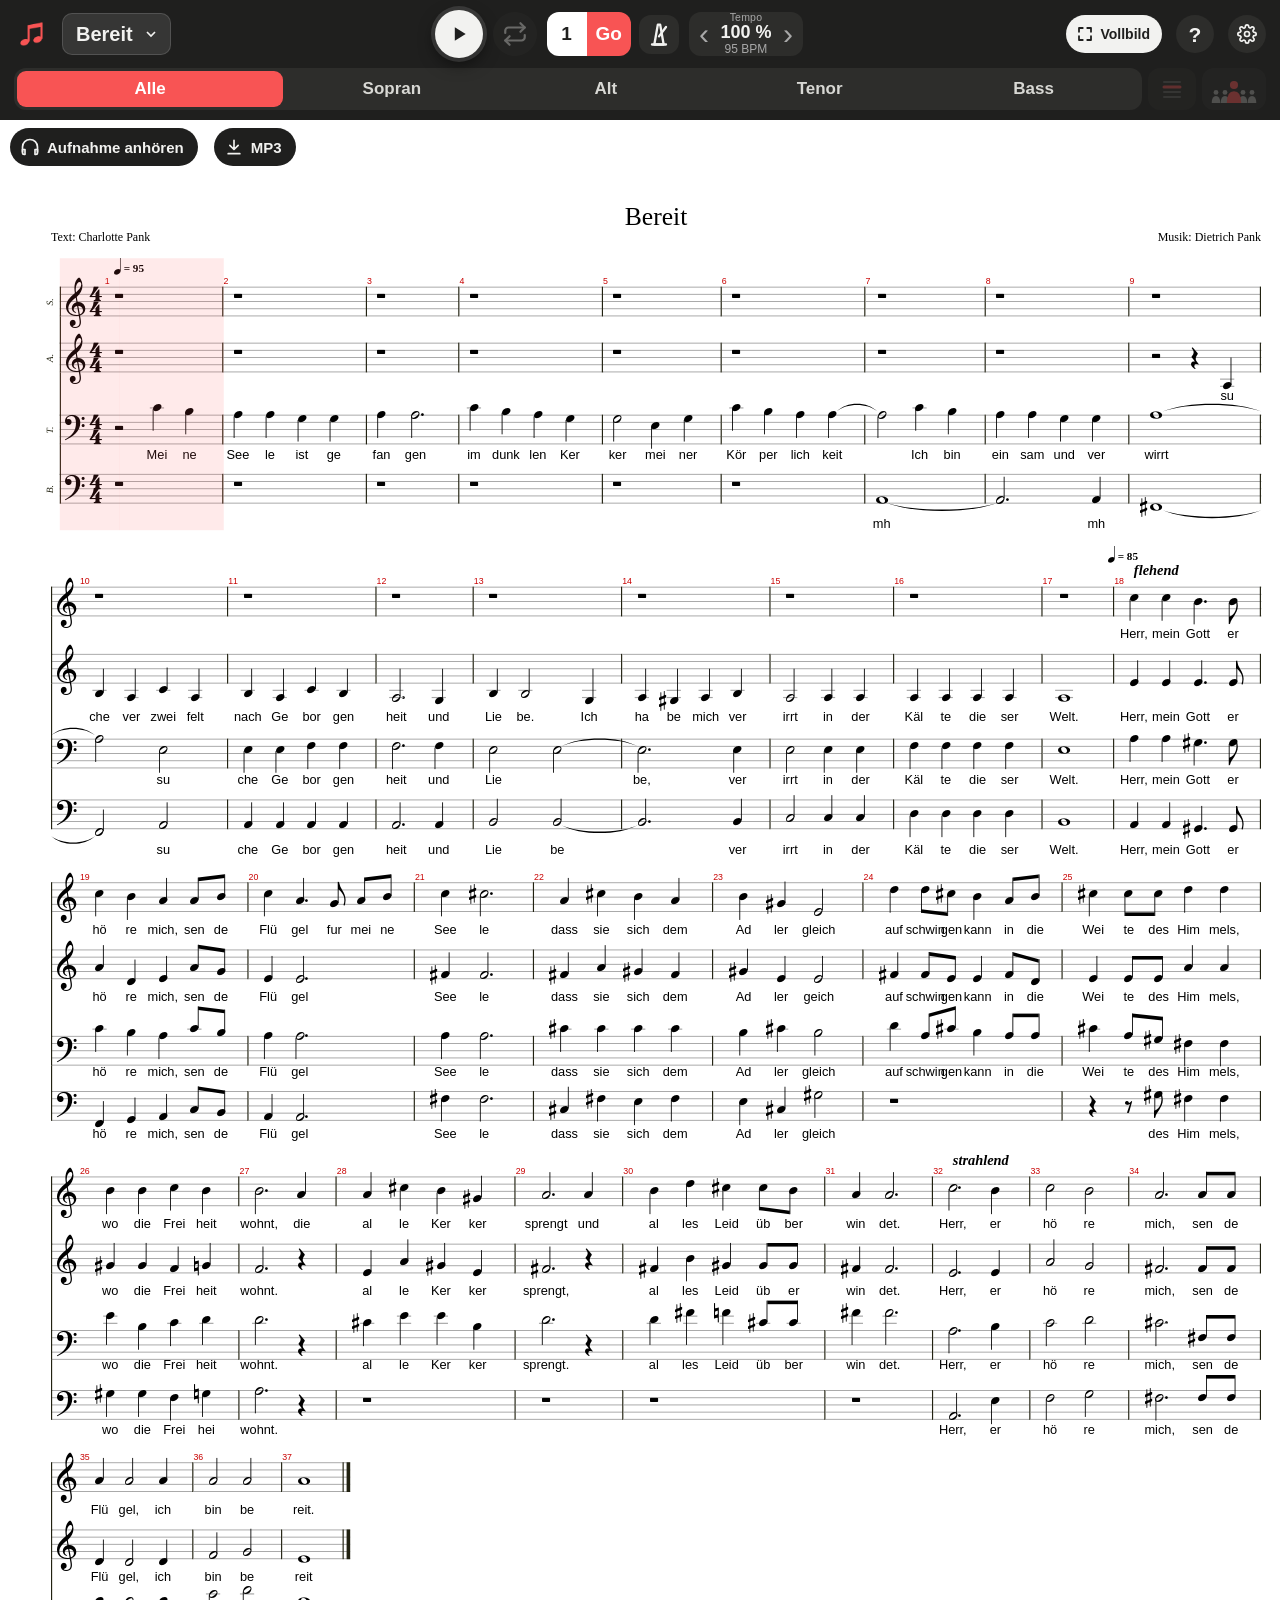
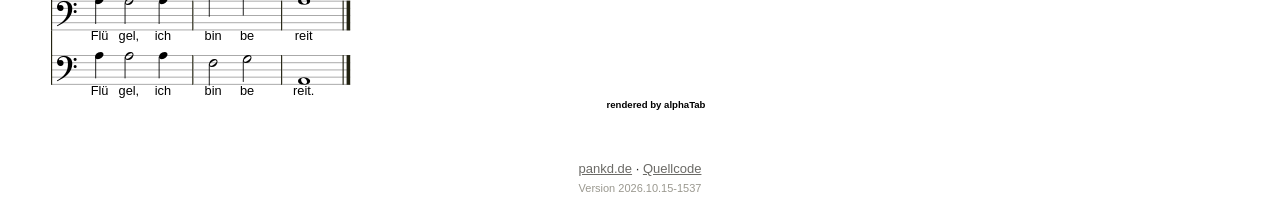
==== index.html @ 3eaf9047 "Chip heißt nur „Gesang“, nicht gewählt mit rotem Rahmen Co-Authored-By: Claude Opus 5.5 <noreply@ant" ====
<!DOCTYPE html>
<!-- Chor-Trainer, Quelle: github.com/3Dietrich/chortrainer (lokal ~/Music/chortrainer).
     Die Abschnitte zwischen den Marken <<KOPF>>, <<LIEDER>> und <<FUSS>> setzt jeder Ort
     beim Ausliefern selbst ein (ausliefern.py); alles andere nur in der Quelle ändern. -->
<html lang="de">

<head>
    <meta charset="UTF-8">
    <!-- viewport-fit=cover: Leisten reichen unter Notch und Home-Balken (safe-area in style.css) -->
    <meta name="viewport" content="width=device-width, initial-scale=1.0, viewport-fit=cover">
    <meta name="theme-color" content="#1f1f1e">
    <!-- <<KOPF>> -->
    <title>Bereit · Chor-Trainer</title>
    <meta name="description" content="Bereit (Text: Charlotte Pank, Musik: Dietrich Pank) zum Üben: Noten mitlesen, Stimme wählen, Tempo ändern.">
    <!-- <</KOPF>> -->
    <!-- Versionsnummer: setzt www_dazu/trainer/hochladen.sh beim Hochladen (Datum-Uhrzeit) -->
    <meta name="trainer-version" content="2026.10.15-1537">

    <!-- Icons: Tab-Symbol und Homescreen (iPhone: apple-touch-icon, Android: icon-192) -->
    <link rel="icon" type="image/png" sizes="32x32" href="favicon-32.png">
    <link rel="icon" type="image/png" sizes="192x192" href="icon-192.png">
    <link rel="apple-touch-icon" href="apple-touch-icon.png">
    <!-- Name unter dem Homescreen-Symbol (statt des abgeschnittenen Titels) -->
    <meta name="apple-mobile-web-app-title" content="Chor-Trainer">
    <!-- Als Web-App: das Homescreen-Symbol öffnet ein eigenes Fenster statt des
         Standardbrowsers (sonst z.B. Chrome auf dem iPhone) -->
    <link rel="manifest" href="manifest.json">
    <meta name="apple-mobile-web-app-capable" content="yes">
    <meta name="mobile-web-app-capable" content="yes">
    <meta name="apple-mobile-web-app-status-bar-style" content="black">

    <!-- AlphaTab Bibliothek (lokal) -->
    <script src="alphaTab_v1_8_1.js?v=20261023a"></script>

    <!-- Stylesheet -->
    <link rel="stylesheet" href="style.css?v=2026.10.15-1537">
</head>

<body>

    <!-- ======================== KOPF + SPIELER ========================
         Handy: Kopfzeile oben (Song, Vollbild, Einstellungen), Spieler unten am Daumen.
         Breiter Bildschirm (ab 900px): alles in einer Leiste oben, Fortschritt darunter. -->
    <header id="toolbar-root">

        <div class="topbar">
            <img class="brand" src="icon-192.png" alt="">
            <!-- Songauswahl sieht aus wie ein Titel, ist aber ein normales Auswahlfeld -->
            <div class="songwrap">
                <!-- data-frei: ohne Anmeldung abspielbar (Freigabe zusätzlich in der .htaccess);
                     die übrigen erscheinen ohne Zugang ausgegraut mit Schloss (trainer.js: zugangAnwenden).
                     data-mp3: Beispielaufnahme zum Song (Knopf "Aufnahme anhören" oben links über den Noten) -->
                <select id="songSelect" onchange="loadSelectedSong()" aria-label="Song">
                    <!-- <<LIEDER>> -->
                    <option value="Bereit.musicxml" data-mp3="bereit.mp3" data-gesang="gesang/bereit" data-frei selected>Bereit</option>
                    <!-- <</LIEDER>> -->
                </select>
                <svg class="caret" viewBox="0 0 24 24"><path d="M6 9l6 6 6-6" /></svg>
            </div>
            <div class="spacer"></div>
            <button class="fs-btn" id="fsBtn" onclick="toggleVollbild()" title="Nur Noten (Vollbild)">
                <svg viewBox="0 0 24 24"><path d="M4 9V4h5M15 4h5v5M20 15v5h-5M9 20H4v-5" /></svg>
                <span>Vollbild</span>
            </button>
            <!-- Hilfe: hebt alle Knöpfe nummeriert hervor und erklärt sie (trainer.js: hilfeZeigen) -->
            <button class="icon-btn hilfe-btn" id="hilfeBtn" onclick="hilfeZeigen()" title="Hilfe: was macht welcher Knopf?" aria-label="Hilfe">?</button>
            <button class="icon-btn" id="setBtn" onclick="toggleSheet()" title="Einstellungen">
                <svg viewBox="0 0 24 24"><circle cx="12" cy="12" r="3" /><path d="M19.4 15a1.7 1.7 0 0 0 .3 1.8l.1.1a2 2 0 1 1-2.8 2.8l-.1-.1a1.7 1.7 0 0 0-1.8-.3 1.7 1.7 0 0 0-1 1.5V21a2 2 0 1 1-4 0v-.1a1.7 1.7 0 0 0-1.1-1.5 1.7 1.7 0 0 0-1.8.3l-.1.1a2 2 0 1 1-2.8-2.8l.1-.1a1.7 1.7 0 0 0 .3-1.8 1.7 1.7 0 0 0-1.5-1H3a2 2 0 1 1 0-4h.1a1.7 1.7 0 0 0 1.5-1.1 1.7 1.7 0 0 0-.3-1.8l-.1-.1a2 2 0 1 1 2.8-2.8l.1.1a1.7 1.7 0 0 0 1.8.3H9a1.7 1.7 0 0 0 1-1.5V3a2 2 0 1 1 4 0v.1a1.7 1.7 0 0 0 1 1.5 1.7 1.7 0 0 0 1.8-.3l.1-.1a2 2 0 1 1 2.8 2.8l-.1.1a1.7 1.7 0 0 0-.3 1.8V9a1.7 1.7 0 0 0 1.5 1H21a2 2 0 1 1 0 4h-.1a1.7 1.7 0 0 0-1.5 1z" /></svg>
            </button>
        </div>

        <div id="player">
            <!-- Griff: nach oben ziehen oder antippen öffnet die Einstellungen (Handy) -->
            <div class="player-grab" id="playerGrab" title="Einstellungen: nach oben ziehen"><i></i></div>
            <!-- Stimmen: Alle / S / A / T / B (wird dynamisch gefüllt) -->
            <div class="p-voices">
                <div id="voiceControls" class="seg"></div>
                <!-- Nur gewählte Stimmen zeigen (wie der Schalter in den Einstellungen); bei „Alle“ ausgegraut -->
                <button class="nur-btn" id="nurBtn" type="button" onclick="toggleSoloView()" disabled
                    title="Nur die gewählten Stimmen zeigen" aria-label="Nur die gewählten Stimmen zeigen" aria-pressed="false">
                    <svg viewBox="0 0 24 24"><path class="blass" d="M4 5h16M4 15h16M4 20h16" /><path class="rot" d="M4 10h16" /></svg>
                </button>
                <!-- Andere Stimmen (wie in den Einstellungen) als Chor: rot die eigene Stimme, daneben
                     die Mitsänger, von Punkten (stumm) bis gleich groß (alle gleich laut).
                     Bedienung wie Metronom: tippen = stumm/zurück, ziehen = lauter/leiser -->
                <div class="chor-regler swipe-box" id="chorRegler" tabindex="0" role="slider"
                    aria-label="Lautstärke der anderen Stimmen" title="Andere Stimmen: tippen = stumm/zurück, ziehen = lauter/leiser">
                    <svg viewBox="0 0 60 32">
                        <g class="mit" data-x="10"><circle cx="10" cy="11" r="4.5" /><path d="M2 31Q2 18 10 18Q18 18 18 31Z" /></g>
                        <g class="mit" data-x="50"><circle cx="50" cy="11" r="4.5" /><path d="M42 31Q42 18 50 18Q58 18 58 31Z" /></g>
                        <g class="mit" data-x="20"><circle cx="20" cy="11" r="4.5" /><path d="M12 31Q12 18 20 18Q28 18 28 31Z" /></g>
                        <g class="mit" data-x="40"><circle cx="40" cy="11" r="4.5" /><path d="M32 31Q32 18 40 18Q48 18 48 31Z" /></g>
                        <g class="solo"><circle cx="30" cy="11" r="4.5" /><path d="M22 31Q22 18 30 18Q38 18 38 31Z" /></g>
                    </svg>
                    <b class="bf-wert" id="chorWert"></b>
                </div>
            </div>

            <!-- Bedienung: Takt + Go (beliebig oft denselben Takt aufrufen), Play, Tempo -->
            <!-- Bedienzeile: links Takt+Go und Metronom, Mitte Play, rechts Tempo -->
            <div class="p-ctl">
                <div class="ctl-side left">
                    <!-- Takt-Nummer und Go als ein zusammenhängendes Teil -->
                    <div class="takt-box" title="Takt eingeben, Go springt hin (beliebig oft)">
                        <input type="text" id="taktNummer" value="1" inputmode="numeric" pattern="[0-9]*"
                            aria-label="Takt" autocomplete="off" onkeydown="if(event.key==='Enter') { jumpTo(); this.blur(); }">
                        <button class="go-btn" id="jumpBtn" onclick="jumpTo()">Go</button>
                    </div>
                    <button class="metro-btn" id="metronomeBtn" title="Metronom: tippen an/aus, halten und ziehen = Lautstärke">
                        <svg viewBox="0 0 24 24"><path d="M8 21h8l-3-17h-2z" /><path d="M12 14l6-8" /><path d="M6 21h12" /></svg>
                        <b class="bf-wert" id="metroWert"></b>
                    </button>
                </div>
                <div class="play-wrap">
                    <button id="playBtn" class="play" onclick="handlePlayClick()" title="Abspielen / Pause (Leertaste)">
                        <svg class="i-play" viewBox="0 0 24 24"><path d="M7 4l13 8-13 8z" /></svg>
                        <svg class="i-pause" viewBox="0 0 24 24"><path d="M7 4h4v16H7zM13 4h4v16h-4z" /></svg>
                    </button>
                    <!-- Loop für den markierten Bereich: nur sichtbar, wenn mehrere Takte markiert sind -->
                    <button class="loop-btn blass" id="bereichLoopBtn" type="button" aria-disabled="true" onclick="toggleBereichLoop()"
                        title="Bereich wiederholen an/aus (erst Takte markieren)" aria-label="Bereich wiederholen" aria-pressed="true">
                        <svg viewBox="0 0 24 24"><path d="M17 2l4 4-4 4" /><path d="M3 11V9a3 3 0 0 1 3-3h15" /><path d="M7 22l-4-4 4-4" /><path d="M21 13v2a3 3 0 0 1-3 3H3" /></svg>
                    </button>
                </div>
                <div class="ctl-side right">
                    <!-- Tempo: ‹ › tippen oder wischen (rechts/oben schneller, links/unten langsamer) -->
                    <div class="tempo-box swipe-box" id="tempoBox" tabindex="0" role="slider" aria-label="Tempo in Prozent"
                        title="Wischen: rechts/oben schneller, links/unten langsamer">
                        <button class="chev" data-step="-1" aria-label="langsamer">‹</button>
                        <div class="t-val"><small>Tempo</small><b id="tempoShort">100 %</b><span id="bpmDisplay">– BPM</span></div>
                        <button class="chev" data-step="1" aria-label="schneller">›</button>
                    </div>
                </div>
            </div>
        </div>
    </header>

    <!-- ======================== NOTENBEREICH ======================== -->
    <!-- Beispielaufnahme: nur sichtbar, wenn der Song ein data-mp3 hat; klappt einen Player auf -->
    <div id="hoerprobe" hidden>
        <div class="hp-row">
            <button class="hp-btn" id="hpBtn" onclick="toggleHoerprobe()">
                <svg viewBox="0 0 24 24"><path d="M3 18v-6a9 9 0 0 1 18 0v6" /><path d="M21 19a2 2 0 0 1-2 2h-1v-6h3zM3 19a2 2 0 0 0 2 2h1v-6H3z" /></svg>
                <span id="hpText">Aufnahme anhören</span>
            </button>
            <!-- MP3 speichern: href und Dateiname setzt trainer.js (updateHoerprobe) -->
            <a class="hp-btn" id="hpDl" href="#" download title="Aufnahme als MP3 herunterladen">
                <svg viewBox="0 0 24 24"><path d="M12 4v11M7 10l5 5 5-5M5 20h14" /></svg>
                <span>MP3</span>
            </a>
        </div>
        <audio id="hpAudio" controls preload="none"></audio>
    </div>
    <div id="alphaTab"></div>

    <!-- Unter den Noten: Wechsel zur alten Oberfläche (nicht im Einstellungsblatt, dort verwirrt es) -->
    <footer id="pageFoot"><!-- <<FUSS>> --><a href="/">pankd.de</a> · <a href="https://github.com/3Dietrich/chortrainer">Quellcode</a><!-- <</FUSS>> -->
        <div class="version" data-version></div></footer>

    <!-- Vollbild: nur Noten, zwei schwebende Knöpfe -->
    <div class="fs-float">
        <button class="play" id="fsPlay" onclick="handlePlayClick()" title="Abspielen / Pause">
            <svg class="i-play" viewBox="0 0 24 24"><path d="M7 4l13 8-13 8z" /></svg>
            <svg class="i-pause" viewBox="0 0 24 24"><path d="M7 4h4v16H7zM13 4h4v16h-4z" /></svg>
        </button>
        <button class="fs-exit" onclick="toggleVollbild()" title="Vollbild verlassen">
            <svg viewBox="0 0 24 24"><path d="M9 4v5H4M20 9h-5V4M15 20v-5h5M4 15h5v5" /></svg>
        </button>
    </div>

    <!-- ======================== EINSTELLUNGEN ========================
         Handy: Blatt von unten (höchstens halbe Höhe, ohne Abdunkeln, Noten darüber bleiben
         sichtbar und bedienbar). Überall auf freier Fläche nach unten ziehen schließt es.
         Breiter Bildschirm: Feld rechts unter der Leiste. -->
        <section id="sheet" aria-label="Einstellungen">
        <div class="grab" title="Nach unten ziehen zum Schließen"></div>
        <div class="sheet-head">
            <h2>Einstellungen</h2>
            <!-- Play bleibt auch bei offenem Blatt erreichbar (unten ist der Spieler verdeckt) -->
            <button class="play sheet-play" id="sheetPlay" onclick="handlePlayClick()" title="Abspielen / Pause">
                <svg class="i-play" viewBox="0 0 24 24"><path d="M7 4l13 8-13 8z" /></svg>
                <svg class="i-pause" viewBox="0 0 24 24"><path d="M7 4h4v16H7zM13 4h4v16h-4z" /></svg>
            </button>
            <button class="icon-btn light hilfe-btn" onclick="hilfeZeigen()" title="Hilfe zu den Einstellungen" aria-label="Hilfe">?</button>
            <button class="icon-btn light" id="sheetClose" onclick="toggleSheet(false)" title="Schließen">
                <svg viewBox="0 0 24 24"><path d="M6 6l12 12M18 6L6 18" /></svg>
            </button>
        </div>

        <!-- Ansicht zuerst: über dem Blatt bleiben die Noten sichtbar und ändern sich sofort mit.
             Alle Werte gleich bedient: ‹ › antippen = ein Schritt, auf der ganzen Zelle wischen = mehrere. -->
        <div class="two">
            <div class="set swipe-box" id="zoomBox" tabindex="0" role="slider" aria-label="Notengröße"
                title="Wischen oder ‹ › tippen">
                <div class="lab"><b class="lab-t"><svg class="lab-i" viewBox="0 0 24 24"><circle cx="10.5" cy="10.5" r="6"/><path d="M15 15l5 5M8 10.5h5M10.5 8v5"/></svg>Noten</b></div>
                <div class="swipe-face"><button class="chev" data-step="-1" aria-label="weniger">‹</button><b id="zoomDisplay">80%</b><button class="chev" data-step="1" aria-label="mehr">›</button></div>
            </div>
            <div class="set swipe-box" id="textBox" tabindex="0" role="slider" aria-label="Liedtextgröße"
                title="Wischen oder ‹ › tippen">
                <div class="lab"><b class="lab-t"><svg class="lab-i" viewBox="0 0 24 24"><circle cx="10.5" cy="10.5" r="6"/><path d="M15 15l5 5M8 10.5h5M10.5 8v5"/></svg>Liedtext</b></div>
                <div class="swipe-face"><button class="chev" data-step="-1" aria-label="weniger">‹</button><b id="textSizeDisplay">16</b><button class="chev" data-step="1" aria-label="mehr">›</button></div>
            </div>
        </div>

        <!-- Stimmen: links Lautstärke der anderen, rechts Anzeige nur der gewählten Stimme (ganze Fläche schaltet) -->
        <div class="two">
            <div class="set swipe-box" id="volBox" tabindex="0" role="slider" aria-label="Lautstärke der anderen Stimmen"
                title="Wischen oder ‹ › tippen: lauter/leiser">
                <div class="lab"><b class="lab-t"><svg class="lab-i" viewBox="0 0 24 24"><path class="voll" d="M4 9.5h3.5L12 5.5v13l-4.5-4H4z"/><path d="M15.5 9a4 4 0 0 1 0 6M18.5 6.5a7.5 7.5 0 0 1 0 11"/></svg>Andere Stimmen</b></div>
                <div class="swipe-face"><button class="chev" data-step="-1" aria-label="weniger">‹</button><b id="volDisplay">10 %</b><button class="chev" data-step="1" aria-label="mehr">›</button></div>
            </div>
            <div class="set">
                <div class="lab"><b class="lab-t"><svg class="lab-i nur-i" viewBox="0 0 24 24"><path class="blass" d="M4 5h16M4 15h16M4 20h16"/><path class="rot" d="M4 10h16"/></svg><span id="soloLabel">Nur gewählte</span><span class="lab-lang">&nbsp;zeigen</span></b></div>
                <button class="sw-face" id="soloBtn" onclick="toggleSoloView()">
                    <span class="sw-state"></span><i class="sw"></i>
                </button>
            </div>
        </div>

        <!-- Ablauf: Loop (an/aus) und Einzählen (Aus / 1 Takt / 2 Viertel) als Halbzellen wie oben.
             trainer.js setzt "active" auf #loopBtn und auf den gewählten Knopf in #countInSeg -->
        <div class="two">
            <div class="set" id="loopRow">
                <div class="lab">Loop</div>
                <button class="sw-face" id="loopBtn" onclick="toggleLoop()" aria-label="Loop: am Ende von vorn">
                    <span class="sw-state"></span><i class="sw"></i>
                </button>
            </div>
            <div class="set" id="countInRow">
                <div class="lab">Einzählen</div>
                <div class="einz-seg" id="countInSeg" role="radiogroup" aria-label="Einzählen">
                    <button type="button" data-art="aus" onclick="setCountInArt('aus')">Aus</button>
                    <button type="button" data-art="takt" onclick="setCountInArt('takt')">1 Takt</button>
                    <button type="button" data-art="2v" onclick="setCountInArt('2v')">2 × ¼</button>
                </div>
            </div>
        </div>

        <div class="set">
            <div class="lab">Klang</div>
            <!-- Auswahlfeld bleibt die Quelle für trainer.js, die Chips sind nur die Bedienung -->
            <select id="soundSelect" hidden>
                <option value="54" selected>Duu</option>
                <!-- nur bei Liedern mit data-gesang (vorab gerenderte Stimmen) -->
                <option value="gesang">Gesang</option>
                <option value="53">Chor „Aah“</option>
                <option value="4">E-Piano</option>
                <option value="20">Orgel</option>
                <option value="73">Flöte</option>
                <option value="49">Streicher</option>
                <option value="42">Cello</option>
            </select>
            <div class="chips" id="soundChips"></div>
            <!-- Gesang fehlt oder nur teilweise da: Hinweis (trainer.js gesangHinweisZeigen) -->
            <small class="klang-hinweis" id="gesangHinweis" hidden></small>
        </div>

        <!-- Offline: zeigt, ob alle Lieder auf dem Gerät liegen; die ganze Zeile startet das Speichern.
             trainer.js füllt #offlineInfo und den Knopftext (offlineStatusZeigen). -->
        <div class="set switches">
            <div class="switch-row offline-row" id="offlineRow" onclick="offlineJetztSpeichern()">
                <span class="sw-text">Offline<small id="offlineInfo">Wird geprüft …</small></span>
                <button class="chip" id="offlineBtn" type="button">Jetzt speichern</button>
            </div>
        </div>

        <!-- Homescreen: Anleitung je Gerät (trainer.js: homescreenZeigen) -->
        <div class="set switches">
            <div class="switch-row offline-row" id="homescreenRow" onclick="homescreenZeigen(false)">
                <img class="hs-zeile-icon" src="apple-touch-icon.png" alt="">
                <span class="sw-text"><span id="homescreenTitel">Auf den Startbildschirm</span><small id="homescreenInfo">Chor-Trainer mit einem Tipp wiederfinden</small></span>
                <button class="chip" type="button">Zeigen</button>
            </div>
        </div>

        <!-- Rückmeldung: nur mit Chor-Login (body.zugang), öffnet den Editor (trainer.js: rueckmeldungStarten) -->
        <div class="set switches nur-zugang">
            <div class="switch-row offline-row" id="feedbackRow" onclick="rueckmeldungStarten()">
                <span class="sw-text">Rückmeldung<small>Nachricht mit Bildschirmfoto an den Trainer-Betreuer</small></span>
                <button class="chip" type="button">Schreiben</button>
            </div>
        </div>

        <!-- Versionsnummer, unauffällig ganz unten (Text aus meta trainer-version) -->
        <div class="version" data-version></div>

    </section>

    <!-- Hauptlogik -->
    <script src="trainer.js?v=2026.10.15-1537"></script>
</body>

</html>
---- style.css ----
/* ============================================================
   Chor-Trainer – Stylesheet
   ============================================================
   Handy zuerst: Kopfzeile oben, Spieler unten, Einstellungen als
   Blatt von unten, Vollbild nur mit Noten.
   Ab 900px Breite: eine Leiste oben, Einstellungen als Feld rechts.
   Farben aus dem TotalVokal-Icon (Dunkel #1f1f1e, Rot #f85454).
   Die bisherige Gestaltung liegt in style_alt.css (index_alt.html).
   ============================================================ */

/* --- Design-Tokens --- */
:root {
    --ink: #1f1f1e;          /* Leisten-Hintergrund */
    --ink2: #2d2d2b;         /* Flächen auf der Leiste */
    --line: #45453f;         /* Trennlinien, Schiebebahn */
    --on-ink: #f2f2f0;       /* Schrift auf Dunkel */
    --mute: #a8a8a8;         /* Nebenschrift auf Dunkel */
    --red: #f85454;          /* Akzent: aktiv, Auswahl */
    --paper: #ffffff;
    --sheet: #f7f6f3;        /* Einstellungsblatt */
    --sheet2: #e7e5df;       /* Flächen im Blatt */
    --text: #1f1f1e;
    --text-mute: #6b6a66;
    --safe-b: env(safe-area-inset-bottom, 0px);
    --safe-t: env(safe-area-inset-top, 0px);
}

* { box-sizing: border-box; }

body {
    margin: 0;
    background: var(--paper);
    color: var(--text);
    font-family: -apple-system, BlinkMacSystemFont, "Segoe UI", Roboto, "Helvetica Neue", Arial, sans-serif;
    -webkit-tap-highlight-color: transparent;
}

/* Nirgends markieren: langes Drücken auf Noten oder Knöpfe öffnet sonst
   "Kopieren | Mit Google suchen", und das bekommt man kaum wieder weg.
   Nur das Takt-Feld bleibt beschreibbar (siehe #taktNummer). */
body {
    -webkit-user-select: none;
    user-select: none;
    -webkit-touch-callout: none;
}

/* Noten: Doppeltipp wählt den Takt (trainer.js) statt zu zoomen; Pinch-Zoom bleibt */
#alphaTab { touch-action: manipulation; }

button {
    touch-action: manipulation;   /* kein Doppeltipp-Zoom auf den Knöpfen */
    font: inherit;
    color: inherit;
    border: none;
    background: none;
    cursor: pointer;
    padding: 0;
}

svg { display: block; }

/* ==================== KOPFZEILE ==================== */
#toolbar-root {
    position: fixed;
    top: 0;
    left: 0;
    right: 0;
    z-index: 1000;
    background: var(--ink);
    color: var(--on-ink);
    padding-top: var(--safe-t);
}

.topbar {
    height: 52px;
    display: flex;
    align-items: center;
    gap: 10px;
    padding: 0 10px 0 12px;
}

.brand {
    width: 30px;
    height: 30px;
    border-radius: 7px;
    flex-shrink: 0;
}

/* Songauswahl als Titel */
.songwrap {
    position: relative;
    display: flex;
    align-items: center;
    min-width: 0;
    max-width: 46vw;
}

#songSelect {
    appearance: none;
    -webkit-appearance: none;
    background: transparent;
    color: var(--on-ink);
    border: none;
    font-family: inherit;
    font-size: 18px;
    font-weight: 700;
    line-height: 1.2;
    /* als abgesetztes Feld: man sieht, dass man hier das Lied wählt */
    padding: 7px 32px 7px 12px;
    border-radius: 10px;
    background: rgba(255, 255, 255, 0.10);
    box-shadow: inset 0 0 0 1px rgba(255, 255, 255, 0.14);
    width: 100%;          /* schrumpft mit .songwrap, wenn die Leiste eng wird */
    min-width: 0;
    text-overflow: ellipsis;
    cursor: pointer;
}
#songSelect:hover { background: rgba(255, 255, 255, 0.16); }

#songSelect option { color: #000; }

.songwrap .caret {
    position: absolute;
    right: 10px;
    width: 16px;
    height: 16px;
    fill: none;
    stroke: var(--on-ink);
    stroke-width: 2.5;
    pointer-events: none;
}

.spacer { flex: 1; }

.icon-btn {
    width: 38px;
    height: 38px;
    border-radius: 50%;
    display: grid;
    place-items: center;
    background: var(--ink2);
    flex-shrink: 0;
}

.icon-btn svg {
    width: 20px;
    height: 20px;
    fill: none;
    stroke: var(--on-ink);
    stroke-width: 2;
    stroke-linecap: round;
    stroke-linejoin: round;
}

.icon-btn.light { background: var(--sheet2); }

/* Vollbild: hell und mit Text, damit man ihn findet */
.fs-btn {
    height: 38px;
    padding: 0 12px 0 10px;
    border-radius: 19px;
    background: var(--on-ink);
    color: var(--ink);
    display: flex;
    align-items: center;
    gap: 6px;
    font-size: 14px;
    font-weight: 700;
    flex-shrink: 0;
}

.fs-btn svg {
    width: 18px;
    height: 18px;
    fill: none;
    stroke: var(--ink);
    stroke-width: 2.4;
    stroke-linecap: round;
    stroke-linejoin: round;
}
.icon-btn.light svg { stroke: var(--text); }

/* ==================== SPIELER (Handy: unten) ==================== */
#player {
    position: fixed;
    left: 0;
    right: 0;
    bottom: 0;
    background: var(--ink);
    color: var(--on-ink);
    border-radius: 18px 18px 0 0;
    padding: 16px 14px calc(10px + var(--safe-b));
    display: flex;
    flex-direction: column;
    gap: 10px;
    box-shadow: 0 -4px 16px rgba(0, 0, 0, 0.18);
    touch-action: none;          /* Wischen auf der Leiste öffnet das Blatt, scrollt nie die Noten */
}

/* Griff oben an der Leiste: sichtbar nur der Strich, die Tippfläche reicht
   unsichtbar über den Rand nach oben, damit sie groß genug ist ohne Platz zu kosten */
.player-grab {
    position: absolute;
    top: -14px;
    left: 50%;
    width: 160px;
    height: 30px;
    margin-left: -80px;
    touch-action: none;
    cursor: grab;
    display: flex;
    justify-content: center;
    align-items: flex-end;
    padding-bottom: 10px;
}

.player-grab i {
    width: 40px;
    height: 5px;
    border-radius: 3px;
    background: #5c5c56;
}

/* Stimmenleiste: Segment und rechts daneben „nur gewählte zeigen“ */
.p-voices { display: flex; gap: 6px; align-items: stretch; }
.p-voices .seg { flex: 1; min-width: 0; }
.nur-btn { flex: none; width: 48px; border-radius: 12px; background: var(--ink2); color: #d8d8d4;
    display: flex; align-items: center; justify-content: center; position: relative; cursor: pointer; }
.nur-btn::before { content: ""; position: absolute; inset: -6px -8px; }   /* größere Trefferfläche */
.nur-btn svg { width: 24px; height: 24px; fill: none; stroke: currentColor; stroke-width: 2.6; stroke-linecap: round; }
.nur-btn svg .blass { opacity: .35; stroke-width: 2; }
.nur-btn.active { background: #f2f2f0; color: #1f1f1e; }
.nur-btn:disabled { opacity: .3; cursor: default; background: var(--ink2); color: #d8d8d4; }

/* Stimmen als Segment-Leiste */
.seg {
    display: flex;
    background: var(--ink2);
    border-radius: 12px;
    padding: 3px;
    gap: 3px;
}

.seg .v-btn {
    flex: 1;
    padding: 8px 6px;
    border-radius: 9px;
    font-weight: 700;
    font-size: 20px;
    color: #d8d8d4;
    white-space: nowrap;
}

.seg .v-btn.all { flex: 1.3; }

/* „neu“ in den Noten über dem ersten geänderten Takt (trainer.js, neuTakteMarkieren).
   Gelb = neue Fassung aktiv. Trefferfläche größer als das Schildchen. */
.neu-marke { position: absolute; z-index: 5; padding: 3px 7px; border-radius: 6px;
    font: 700 14px/1 -apple-system, BlinkMacSystemFont, Arial, sans-serif; letter-spacing: .02em;
    background: #fff; color: #8a6200; border: 1.5px solid #d9a400; cursor: pointer; }
.neu-marke::before { content: ""; position: absolute; inset: -12px -12px -8px; }
.neu-marke.an { background: #ffd166; color: #1f1f1e; border-color: #d9a400; }
.neu-marke-bild { padding: 2px 5px; border-radius: 6px; background: #ffd166; color: #1f1f1e; font-size: 12px; }
.neu-takt { position: absolute; pointer-events: none; background: rgba(255, 200, 0, .14); border-radius: 3px; }
/* Gewählter Takt (Tipp in die Noten): Rahmen, bis die Wiedergabe dort ist */
.takt-wahl { position: absolute; z-index: 4; pointer-events: none; border: 2px solid var(--red); border-radius: 4px; background: rgba(248, 84, 84, .05); }
.takt-wahl.bereich { background: rgba(248, 84, 84, .09); }
/* Beim Aufziehen: gestrichelt und kräftiger, bis losgelassen wird */
.takt-wahl.vorschau { border-style: dashed; border-width: 3px; background: rgba(248, 84, 84, .18); }
/* alphaTabs eigene Bereichsmarkierung: ersetzt durch .takt-wahl.bereich */
.at-selection { display: none; }
/* Wiederholungszeichen am Bereich (Overlay), Trefferfläche seitlich größer */
.wdh-zeichen { position: absolute; z-index: 5; cursor: pointer; }
.wdh-zeichen::before { content: ""; position: absolute; inset: -6px -14px; }
.wdh-zeichen svg { display: block; fill: var(--red); opacity: 0.3; }
.wdh-zeichen.an svg { opacity: 1; }
/* Bereich ziehen: Hand über dem Rahmen; mit Bereich scrollt Wischen nur senkrecht,
   waagrecht verschiebt es den Bereich */
#alphaTab.mit-bereich { touch-action: pan-y pinch-zoom; }
#alphaTab.bereich-greifbar { cursor: grab; }
#alphaTab.bereich-rand, #alphaTab.bereich-rand .wdh-zeichen { cursor: ew-resize; }
body.bereich-zieht, body.bereich-zieht * { cursor: grabbing !important; user-select: none; }
body.bereich-zieht-rand, body.bereich-zieht-rand * { cursor: ew-resize !important; user-select: none; }
.seg .v-btn.active { background: var(--red); color: #fff; }

/* Kurz-/Langtext der Stimmen: Handy S A T B, breit Sopran Alt … */
.btn-long-text { display: none; }

/* Schieber (im Einstellungsblatt) */
input[type=range] {
    -webkit-appearance: none;
    appearance: none;
    flex: 1;
    width: 100%;
    height: 24px;
    background: transparent;
    margin: 0;
    --track: var(--line);
    --thumb: #fff;
}

input[type=range]::-webkit-slider-runnable-track {
    height: 4px;
    border-radius: 2px;
    background: var(--track);
}

input[type=range]::-moz-range-track {
    height: 4px;
    border-radius: 2px;
    background: var(--track);
}

input[type=range]::-webkit-slider-thumb {
    -webkit-appearance: none;
    width: 18px;
    height: 18px;
    margin-top: -7px;
    border-radius: 50%;
    background: var(--thumb);
    box-shadow: 0 1px 4px rgba(0, 0, 0, 0.35);
}

input[type=range]::-moz-range-thumb {
    width: 18px;
    height: 18px;
    border: none;
    border-radius: 50%;
    background: var(--thumb);
    box-shadow: 0 1px 4px rgba(0, 0, 0, 0.35);
}

/* Bedienzeile: drei Spalten, Play genau in der Mitte */
.p-ctl {
    display: grid;
    grid-template-columns: 1fr auto 1fr;
    align-items: center;
    gap: 10px;
}

.ctl-side { display: flex; align-items: center; gap: 8px; min-width: 0; }
.ctl-side.right { justify-content: flex-end; }

/* Takt-Nummer + Go: ein Teil, Feld links weiß, Go rechts rot */
.takt-box {
    display: flex;
    align-items: stretch;
    height: 39px;                /* so hoch wie die Stimmknöpfe darüber: kleines Werkzeug */
    border-radius: 12px;
    overflow: hidden;
    flex-shrink: 0;
}

#taktNummer {
    width: 40px;
    height: 39px;
    border: none;
    border-radius: 0;
    text-align: center;
    font-family: inherit;
    font-size: 20px;
    font-weight: 700;
    background: #fff;
    color: var(--ink);
    -webkit-user-select: text;
    user-select: text;
}

#taktNummer.flash { animation: takt-flash 0.8s ease; }

@keyframes takt-flash {
    0%, 40% { background: var(--red); color: #fff; }
    100% { background: #fff; color: var(--ink); }
}

.go-btn {
    height: 39px;
    padding: 0 9px;
    border-radius: 0;
    background: var(--red);
    color: #fff;
    font-weight: 800;
    font-size: 18px;
}

.go-btn:active { filter: brightness(0.9); }

/* Metronom direkt in der Leiste */
.metro-btn {
    width: 40px;
    height: 39px;
    border-radius: 12px;
    background: var(--ink2);
    display: grid;
    place-items: center;
    flex-shrink: 0;
}

.metro-btn svg {
    width: 28px;
    height: 28px;
    fill: none;
    stroke: var(--on-ink);
    stroke-width: 2;
    stroke-linecap: round;
    stroke-linejoin: round;
}

.metro-btn { position: relative; touch-action: none; }
.metro-btn.dragging .bf-wert { display: block; }
.metro-btn.active { background: rgba(248, 84, 84, 0.22); }
.metro-btn.active svg { stroke: var(--red); }

/* Wischflächen (Tempo, Lautstärke der anderen Stimmen) mit ‹ › als Hinweis */
.swipe-box {
    touch-action: none;          /* Wischen ändert den Wert statt die Seite zu scrollen */
    cursor: ew-resize;
    outline: none;
}

/* Im Blatt: ganze Zelle (Überschrift + Feld) ist Wischfläche */
.set.swipe-box { position: relative; z-index: 0; }

/* Im Blatt: senkrechtes Wischen scrollt (der Regler reagiert nur waagerecht,
   trainer.js makeSwipe), und keine Trefferfläche über die Karte hinaus: was
   Hintergrund ist, scrollt */
#sheet .swipe-box { touch-action: pan-y; }

.swipe-face {
    height: 44px;
    display: flex;
    align-items: center;
    justify-content: space-between;
    padding: 0 2px;
    border-radius: 12px;
    background: var(--sheet2);
    font-weight: 700;
    font-size: 15px;
}

.swipe-face .chev { color: #6f6d68; font-size: 36px; width: 44px; height: 44px; }
.swipe-face .chev:active { color: var(--text); }
.set.swipe-box.dragging .swipe-face,
.set.swipe-box:focus-visible .swipe-face { background: #d6d3cb; }

/* Rechte Zelle: ganze Fläche schaltet "Nur … zeigen" */
.sw-face {
    width: 100%;
    height: 44px;
    display: flex;
    align-items: center;
    justify-content: space-between;
    padding: 0 8px 0 12px;
    border-radius: 12px;
    background: var(--sheet2);
    font-weight: 700;
    font-size: 15px;
}

.sw-face .sw-state::before { content: "aus"; color: var(--text-mute); font-weight: 600; }
.sw-face.active .sw-state::before { content: "an"; color: var(--text); }
.sw-face.active .sw { background: var(--red); }
.sw-face.active .sw::after { transform: translateX(18px); }

#soloLabel {
    white-space: nowrap;
    overflow: hidden;
    text-overflow: ellipsis;
}

.tempo-box {
    display: flex;
    align-items: center;
    height: 48px;
    border-radius: 12px;
    background: var(--ink2);
    padding: 0 2px;
    gap: 0;
    position: relative;
    z-index: 0;
}

/* Tempo-Eingabe (Doppeltipp): Feld über der ganzen Tempo-Box, Schrift ≥ 16 px gegen iOS-Zoom */
.tempo-eingabe {
    position: absolute;
    inset: 0;
    width: 100%;
    border: 2px solid var(--red);
    border-radius: 12px;
    background: #fff;
    color: #1f1f1e;
    font-size: 22px;
    font-weight: 700;
    text-align: center;
    z-index: 2;
}

.tempo-box::before {             /* größere Trefferfläche, auch über/unter dem Feld; hinter ‹ › */
    content: "";
    position: absolute;
    z-index: -1;
    inset: -9px -3px -12px;
}

.tempo-box.dragging,
.tempo-box:focus-visible { background: var(--line); }

/* ‹ › sind Knöpfe: antippen = ein Schritt (trainer.js makeSwipe) */
.chev {
    color: var(--mute);
    font-size: 30px;
    line-height: 1;
    width: 26px;
    height: 40px;
    display: grid;
    place-items: center;
    flex-shrink: 0;
}

.chev:active { color: var(--on-ink); }

.t-val {
    min-width: 58px;
    line-height: 1.02;
    display: flex;
    flex-direction: column;
    align-items: center;
    line-height: 1.1;
}

.t-val small { font-size: 10.5px; color: var(--mute); letter-spacing: 0.02em; }
.t-val b { font-size: 20px; }
.t-val span { font-size: 12px; color: var(--mute); }

/* Abspielen: großer runder Knopf, Symbol wechselt mit dem Zustand */
.play {
    width: 62px;
    height: 62px;
    border-radius: 50%;
    background: var(--on-ink);
    display: grid;
    place-items: center;
    flex-shrink: 0;
}

.play svg { width: 26px; height: 26px; fill: var(--ink); }

/* Play in der Leiste: größer, mit hellem Ring und Schatten */
.p-ctl .play {
    width: 74px;
    height: 74px;
    box-shadow: 0 0 0 4px rgba(255, 255, 255, 0.12), 0 6px 16px rgba(0, 0, 0, 0.55);
}

.p-ctl .play svg { width: 30px; height: 30px; }

/* Loop für den markierten Bereich, rechts neben Play. Auf dem Handy schwebt er neben
   Play (absolut), damit Play in der Mitte bleibt; Trefferfläche unsichtbar größer. */
.play-wrap { position: relative; display: flex; align-items: center; }
.loop-btn {
    position: absolute; left: calc(100% + 8px); top: 50%; transform: translateY(-50%);
    width: 44px; height: 44px; border-radius: 50%;
    background: var(--ink2); display: grid; place-items: center;
}
.loop-btn::before { content: ""; position: absolute; inset: -8px; }
.loop-btn svg { width: 26px; height: 26px; fill: none; stroke: var(--on-ink); stroke-width: 2; stroke-linecap: round; stroke-linejoin: round; }
.loop-btn { outline: none; }
.loop-btn.blass { opacity: 0.35; }
/* an: volle rote Fläche, weißes Symbol (wie „Alle“ und „Go“), deutlich von aus zu unterscheiden */
.loop-btn.active { background: var(--red); }   /* wie Rot 22 % auf der Leiste, aber deckend */
.loop-btn.active svg { stroke: #fff; }

/* Andere Stimmen als Chor-Regler neben „nur gewählte“: rot die eigene Stimme, hell die
   Mitsänger (Größe nach Lautstärke, trainer.js). Trefferfläche unsichtbar größer; beim
   Ziehen steht der Wert in einer Blase darüber. */
.chor-regler { position: relative; flex: none; width: 64px; border-radius: 12px; background: var(--ink2);
    display: flex; align-items: center; justify-content: center; cursor: ew-resize; }
.chor-regler::before { content: ""; position: absolute; inset: -6px -8px; }
.chor-regler svg { width: 54px; height: 29px; }
.chor-regler .mit { fill: #d8d8d4; }
.chor-regler .solo { fill: var(--red); }
.chor-regler.blass { opacity: 0.35; }
.chor-regler.dragging { box-shadow: inset 0 0 0 2px var(--mute); }
.bf-wert { display: none; position: absolute; bottom: calc(100% + 12px); left: 50%; transform: translateX(-50%);
    padding: 4px 9px; border-radius: 8px; background: var(--on-ink); color: var(--ink); font-size: 15px; white-space: nowrap;
    box-shadow: 0 3px 10px rgba(0, 0, 0, 0.4); pointer-events: none; z-index: 10; }
.chor-regler.dragging .bf-wert { display: block; }
/* Handy: neben Play ist kein Platz (Tempo-Feld), dort sitzt er oben rechts an Play */
@media (max-width: 899px) {
    .loop-btn { left: auto; right: -10px; top: -16px; transform: none; width: 38px; height: 38px;
        box-shadow: 0 0 0 2px var(--ink), 0 3px 8px rgba(0, 0, 0, 0.5); }
    .loop-btn::before { inset: -5px; }
    .loop-btn svg { width: 22px; height: 22px; }
}
.play .i-pause { display: none; }
.play.active .i-play { display: none; }
.play.active .i-pause { display: block; }

/* ==================== NOTENBEREICH ==================== */
#alphaTab {
    position: relative;
    background: var(--paper);
    padding: 64px 0 200px;     /* oben/unten passt trainer.js an die Leisten an */
    overflow-x: hidden;        /* alphaTab rechnet die Breite ohne Rand, sonst 4px zu breit */
    overflow-x: clip;          /* wo möglich clip: kein eigener Scrollbereich */
    z-index: 1;
}

/* Aktueller Takt */
.at-cursor-bar {
    background: rgba(248, 84, 84, 0.12) !important;
}

.at-cursor-beat {
    background: var(--red) !important;
    width: 3px !important;
}

/* Einzählen: Kreis (60 px) links über dem Startpunkt, schwarze Zahl (3 4 ►).
   Milchglas nur, wo der Browser Blur kann (dann 10 % Farbe), sonst deckend. */
#einzaehlZahl { position: fixed; z-index: 1200; width: 60px; height: 60px; border-radius: 50%; display: grid; place-items: center;
    background: #ffffff; color: #1f1f1e; font: 700 34px/1 -apple-system, BlinkMacSystemFont, Arial, sans-serif;
    box-shadow: 0 0 0 1px rgba(0, 0, 0, 0.12); pointer-events: none; opacity: 1; transition: opacity 0.6s ease; }
#einzaehlZahl.weg { opacity: 0; }
@supports ((backdrop-filter: blur(3px)) or (-webkit-backdrop-filter: blur(3px))) {
    #einzaehlZahl { background: rgba(31, 31, 30, 0.10); -webkit-backdrop-filter: blur(3px); backdrop-filter: blur(3px); }
}

/* Beispielaufnahme oben links über den Noten (scrollt mit) */
#hoerprobe {
    position: absolute;
    left: 10px;
    z-index: 5;
    display: flex;
    flex-direction: column;
    align-items: flex-start;
    gap: 6px;
}

#hoerprobe[hidden] { display: none; }

/* Anhören und MP3-Download nebeneinander, Abstand deckt die erweiterten Trefferflächen */
.hp-row { display: flex; gap: 16px; }

.hp-btn {
    height: 38px;
    padding: 0 14px 0 10px;
    border-radius: 19px;
    background: var(--ink);
    color: var(--on-ink);
    display: flex;
    align-items: center;
    gap: 7px;
    font-size: 15px;
    font-weight: 700;
    position: relative;
    text-decoration: none;
}

.hp-btn::before {                /* größere Trefferfläche */
    content: "";
    position: absolute;
    inset: -6px -8px;
}

.hp-btn svg {
    width: 20px;
    height: 20px;
    fill: none;
    stroke: var(--on-ink);
    stroke-width: 2;
    stroke-linecap: round;
    stroke-linejoin: round;
}

#hoerprobe.offen #hpBtn { background: var(--red); }
#hpAudio { display: none; width: min(320px, calc(100vw - 20px)); height: 40px; }
#hoerprobe.offen #hpAudio { display: block; }
body.vollbild #hoerprobe { display: none; }

/* Fußzeile unter den Noten: Wechsel zur alten Ansicht */
#pageFoot {
    text-align: center;
    padding: 6px 16px 40px;
    font-size: 13px;
    background: var(--paper);
}

#pageFoot a { color: var(--text-mute); }

/* Versionsnummer: klein und grau, unter den Noten und ganz unten in den Einstellungen */
.version { font-size: 11px; color: #9a988f; text-align: center; margin-top: 6px; user-select: all; }

/* ==================== VOLLBILD (nur Noten) ==================== */
.fs-float { display: none; }

body.vollbild #toolbar-root,
body.vollbild #player { display: none; }

body.vollbild #alphaTab { padding: calc(8px + var(--safe-t)) 0 calc(90px + var(--safe-b)); }

body.vollbild .fs-float {
    display: flex;
    position: fixed;
    right: 14px;
    bottom: calc(14px + var(--safe-b));
    z-index: 1100;
    gap: 10px;
    align-items: center;
}

.fs-float .play {
    width: 56px;
    height: 56px;
    background: rgba(31, 31, 30, 0.82);
}

.fs-float .play svg { fill: var(--on-ink); }

.fs-exit {
    width: 44px;
    height: 44px;
    border-radius: 50%;
    display: grid;
    place-items: center;
    background: rgba(31, 31, 30, 0.6);
}

.fs-exit svg {
    width: 20px;
    height: 20px;
    fill: none;
    stroke: var(--on-ink);
    stroke-width: 2;
    stroke-linecap: round;
}

/* ==================== EINSTELLUNGEN (Handy: Blatt) ==================== */
#sheet {
    position: fixed;
    left: 0;
    right: 0;
    bottom: 0;
    max-height: min(85vh, max(50vh, 400px));   /* halbe Höhe, aber der Inhalt passt ohne Scrollen */
    overflow-y: auto;
    z-index: 1300;
    background: var(--sheet);
    color: var(--text);
    border-radius: 22px 22px 0 0;
    border-top: 1px solid rgba(255, 255, 255, 0.6);
    padding: 8px 16px calc(14px + var(--safe-b));
    box-shadow: 0 -6px 24px rgba(0, 0, 0, 0.22);
    transform: translateY(105%);
    transition: transform 0.25s ease;
    touch-action: pan-y;             /* Wischen im Blatt scrollt das Blatt, nie die Noten darunter */
    overscroll-behavior: contain;
}

.chips { touch-action: pan-x pan-y; }

body.sheet-open #sheet { transform: none; }

/* Handy: Spielerleiste weg, solange das Blatt offen ist (Play steht im Blatt),
   sonst schimmert sie dunkel durch das durchsichtige Blatt */
@media (max-width: 899px) {
    #player { transition: opacity 0.2s; }
    body.sheet-open #player { opacity: 0; pointer-events: none; }
}

/* Wo der Browser es kann: Blatt halbdurchsichtig mit leichtem Blur (Milchglas) */
@supports ((backdrop-filter: blur(4px)) or (-webkit-backdrop-filter: blur(4px))) {
    #sheet {
        background: rgba(31, 31, 30, 0.10);   /* 10 % Leistenfarbe (--ink) im Milchglas */
        -webkit-backdrop-filter: blur(4px) saturate(1.2);
        backdrop-filter: blur(4px) saturate(1.2);
    }
}

.grab {
    width: 40px;
    height: 5px;
    border-radius: 3px;
    background: #9d9a92;
    margin: 0 auto 8px;
    position: relative;
}

/* Tippfläche des Strichs größer als der Strich selbst */
.grab::before {
    content: "";
    position: absolute;
    inset: -12px -60px;
}

.grab,
.sheet-head { touch-action: none; cursor: grab; }

.sheet-head {
    display: flex;
    align-items: center;
    justify-content: space-between;
    margin-bottom: 10px;
}

.sheet-head h2 { margin: 0; font-size: 19px; flex: 1; }

#sheet .sheet-play {
    width: 42px;
    height: 42px;
    margin-right: 10px;
    background: var(--ink);
}

#sheet .sheet-play svg { width: 18px; height: 18px; fill: var(--on-ink); }

/* Schmale Handys (z.B. iPhone mit "Größerer Text"-Zoom, 320-380px) */
@media (max-width: 400px) {
    #player { padding-left: 10px; padding-right: 10px; }
    .p-ctl { gap: 8px; }
    .p-ctl .play { width: 70px; height: 70px; }
    .tempo-box .chev { width: 24px; }
    .t-val { min-width: 52px; }
    .songwrap { max-width: 40vw; }
}

/* Sehr schmal (320-360px): alles etwas enger, Play bleibt mittig */
@media (max-width: 360px) {
    .fs-btn span { display: none; }
    .fs-btn { padding: 0 10px; }
    .p-ctl { gap: 6px; }
    .ctl-side { gap: 5px; }
    #taktNummer { width: 36px; font-size: 18px; }
    .go-btn { padding: 0 7px; font-size: 16px; }
    .metro-btn { width: 36px; }
    .p-ctl .play { width: 62px; height: 62px; }
    .tempo-box .chev { width: 20px; }
    .t-val { min-width: 50px; }
    .t-val b { font-size: 18px; }
    .seg .v-btn { font-size: 18px; }
}

/* Ganz schmal (bis 340px): Chor-Regler kleiner, damit die Stimmknöpfe Platz behalten */
@media (max-width: 340px) {
    .chor-regler { width: 52px; }
    .chor-regler svg { width: 46px; }
}

/* Handy quer: wenig Höhe. Kopfzeile schmaler, Spieler in einer Zeile (Stimmen links,
   Takt/Metronom/Play/Tempo rechts), damit die Noten mehr als die Hälfte behalten.
   Seitlich Platz für Notch und Kamera (safe-area). */
@media (max-width: 899px) and (orientation: landscape) and (max-height: 500px) {
    .topbar { height: 42px; padding-left: max(12px, env(safe-area-inset-left)); padding-right: max(10px, env(safe-area-inset-right)); }
    .brand { width: 26px; height: 26px; }
    #songSelect { font-size: 19px; }
    .icon-btn { width: 36px; height: 36px; }
    .fs-btn { height: 36px; }
    #player { flex-direction: row; align-items: center; gap: 12px; border-radius: 14px 14px 0 0;
        padding: 7px max(12px, env(safe-area-inset-right)) calc(6px + var(--safe-b)) max(12px, env(safe-area-inset-left)); }
    .player-grab { top: -16px; height: 26px; padding-bottom: 8px; }
    .p-voices { flex: 1; min-width: 0; height: 44px; }
    .seg .v-btn { padding: 4px 4px; font-size: 18px; }
    .nur-btn { width: 42px; }
    .chor-regler { width: 54px; }
    .chor-regler svg { width: 46px; }
    .p-ctl { display: flex; gap: 8px; flex: none; }
    .ctl-side { gap: 6px; }
    .takt-box, #taktNummer, .go-btn, .metro-btn { height: 44px; }
    .p-ctl .play { width: 52px; height: 52px; }
    .p-ctl .play svg { width: 22px; height: 22px; }
    .loop-btn { right: -12px; top: -12px; width: 32px; height: 32px; }
    .loop-btn svg { width: 18px; height: 18px; }
    .tempo-box { height: 44px; }
    .tempo-box .chev { width: 22px; }
    .t-val { min-width: 50px; }
    .t-val small { display: none; }
    .t-val b { font-size: 18px; }
}

/* Beschriftung dicht am Regler, mehr Luft zwischen den Gruppen: man sieht, was zusammengehört */
.set { margin-bottom: 12px; }

/* Halbzellen im Blatt: Beschriftung und Regler als eine Karte (Beschriftung innen oben) */
#sheet .two .set { background: var(--sheet2); border-radius: 12px; padding: 7px 3px 0; margin-bottom: 10px; }
#sheet .two .set .lab { padding-left: 9px; margin-bottom: 0; white-space: nowrap; overflow: hidden; }
#sheet .two .set .lab-t { min-width: 0; overflow: hidden; text-overflow: ellipsis; }
.swipe-face b { white-space: nowrap; }
/* Schmale Bildschirme (iPhone mit vergrößerter Anzeige: 320px): kleinere Beschriftung und
   Pfeile, damit nichts umbricht; „ zeigen“ fällt weg */
@media (max-width: 379px) {
    #sheet .two .set .lab { font-size: 13px; padding-left: 7px; }
    #sheet .lab-t { gap: 4px; }
    #sheet .lab-i { width: 16px; height: 16px; }
    #sheet .lab-lang { display: none; }
    #sheet .swipe-face .chev { width: 34px; font-size: 30px; }
    #sheet .swipe-face { font-size: 14px; }
    #sheet .einz-seg button { font-size: 14px; }
}
#sheet .two .set .swipe-face, #sheet .two .set .sw-face, #sheet .two .set .einz-seg { background: transparent; }
#sheet .two .set.swipe-box.dragging, #sheet .two .set.swipe-box:focus-visible { background: #d6d3cb; }
#sheet .two .set.swipe-box.dragging .swipe-face, #sheet .two .set.swipe-box:focus-visible .swipe-face { background: transparent; }

.lab {
    display: flex;
    justify-content: space-between;
    font-size: 14px;
    font-weight: 600;
    margin-bottom: 4px;
    padding-left: 2px;
}
/* Beschriftung mit Symbol: Lupe = Größe, Lautsprecher = Lautstärke, Linien = nur gewählte */
.lab-t { display: inline-flex; align-items: center; gap: 6px; font-weight: 600; }
.lab .lab-t span { font-weight: 600; color: inherit; }
.lab-i { width: 18px; height: 18px; flex: none; fill: none; stroke: currentColor; stroke-width: 2; stroke-linecap: round; stroke-linejoin: round; }
.lab-i .voll { fill: currentColor; stroke: none; }
.lab-i .blass { opacity: .35; }
.lab-i .rot, .nur-btn svg .rot, .k svg .rot { stroke: var(--red); stroke-width: 3; }

.lab span { font-weight: 400; color: var(--text-mute); }

/* Klänge in einer Zeile, seitlich wischbar */
.chips { display: flex; gap: 7px; overflow-x: auto; scrollbar-width: none; margin: 0 -16px; padding: 0 16px; }
.chips::-webkit-scrollbar { display: none; }

.chip {
    flex-shrink: 0;
    border: 1px solid rgba(0, 0, 0, 0.06);
    white-space: nowrap;
    font-size: 14px;
    font-weight: 500;
    padding: 8px 13px;
    border-radius: 18px;
    background: rgba(231, 229, 223, 0.85);
}

.chip.active { background: var(--ink); color: #fff; }
/* Gesang gewählt, aber für dieses Lied keine Aufnahme: blass, klingt „Stimme“ */
.chip.blass { opacity: 0.45; }
/* Gesang ist neu: nicht gewählt fällt der Chip auf (roter Rahmen, rote Schrift) */
.chip.chip-neu:not(.active) { border: 2px solid var(--red); color: var(--red); font-weight: 700; background: #fff; padding: 7px 12px; }
.klang-hinweis { display: block; margin-top: 8px; font-size: 14px; line-height: 1.35; opacity: 0.75; }

#sheet input[type=range] { --track: #d6d3cb; --thumb: #fff; }
#sheet input[type=range]::-webkit-slider-runnable-track { height: 6px; border-radius: 3px; }
#sheet input[type=range]::-webkit-slider-thumb { width: 24px; height: 24px; margin-top: -9px; }
#sheet input[type=range]::-moz-range-thumb { width: 24px; height: 24px; }

.ends {
    display: flex;
    justify-content: space-between;
    font-size: 11.5px;
    color: #8a8984;
    margin-top: 2px;
}

.two { display: flex; gap: 12px; }
.two .set { flex: 1; min-width: 0; }
/* Loop schmal (nur der Schalter, die Farbe zeigt an/aus), Einzählen bekommt den Platz */
.two #loopRow { flex: 0 0 auto; }
#loopRow .sw-face { width: auto; padding: 0 12px; justify-content: center; }
#loopRow .sw-state { display: none; }

/* Schalterzeilen (Loop) */
.switches {
    background: var(--sheet2);
    border-radius: 12px;
    overflow: hidden;
}

.switch-row {
    display: flex;
    align-items: center;
    gap: 10px;
    padding: 9px 10px 9px 12px;
    font-size: 15px;
    font-weight: 600;
}

.sw-text { flex: 1; min-width: 0; cursor: pointer; }
.sw-btn { flex-shrink: 0; }

.switch-row + .switch-row { border-top: 1px solid rgba(0, 0, 0, 0.07); }

/* Einzählen: Dreifach-Schalter Aus / 1 Takt / 2 × ¼ in der Halbzelle, gleiche Höhe wie .sw-face */
.einz-seg { display: flex; height: 44px; padding: 3px; gap: 2px; border-radius: 12px; background: var(--sheet2); box-sizing: border-box; }
.einz-seg button { flex: 1; min-width: 0; padding: 0 2px; border-radius: 9px; font-size: 15px; font-weight: 700;
    color: var(--text-mute); white-space: nowrap; }
.einz-seg button.active { background: var(--ink); color: #fff; }
.einz-seg button[data-art="aus"].active { background: #fff; color: var(--text); box-shadow: 0 1px 3px rgba(0, 0, 0, 0.15); }

.switch-row small {
    display: block;
    font-size: 12px;
    font-weight: 400;
    color: #57554f;
    margin-top: 1px;
}

/* Offline-Zeile: ganze Zeile ist die Trefferfläche, grün wenn alles gespeichert */
.offline-row { cursor: pointer; min-height: 48px; }
.offline-row small { font-size: 13px; }
.offline-row.fertig small { color: #2f7d32; font-weight: 600; }
.offline-row .offline-mehr { display: block; color: #57554f; font-weight: 400; }
.offline-row.laeuft { cursor: progress; }
/* Homescreen-Zeile: dasselbe Symbol wie später auf dem Handy */
.hs-zeile-icon { width: 38px; height: 38px; border-radius: 9px; flex: none; }
.offline-row .chip { font-size: 15px; padding: 10px 15px; }
.offline-row.laeuft .chip { opacity: 0.5; }

.sw {
    display: block;
    flex-shrink: 0;
    width: 46px;
    height: 28px;
    border-radius: 14px;
    background: #cfccc4;
    position: relative;
    transition: background 0.15s;
}

.sw::after {
    content: "";
    position: absolute;
    top: 3px;
    left: 3px;
    width: 22px;
    height: 22px;
    border-radius: 50%;
    background: #fff;
    box-shadow: 0 1px 3px rgba(0, 0, 0, 0.3);
    transition: transform 0.15s;
}

.sw-btn.active .sw { background: var(--red); }
.sw-btn.active .sw::after { transform: translateX(18px); }




/* ==================== BREITER BILDSCHIRM (ab 900px) ====================
   Kopfzeile und Spieler werden eine Leiste: .topbar und #player lösen sich
   per display:contents auf, ihre Teile ordnen sich über "order".
   Bis 1399px passt nicht alles in eine Zeile (u. a. Handy mit "Desktop-Website",
   dort sind es 980px): die Stimmen rutschen dann in eine zweite Zeile darunter.
   Sonst schiebt sich der Songtitel unter den Play-Knopf und fängt dessen Klicks ab. */
@media (min-width: 900px) {
    #toolbar-root {
        display: flex;
        flex-wrap: wrap;
        align-items: center;
        column-gap: 14px;
        row-gap: 0;
        padding: 0 14px;
        min-height: 64px;
    }

    .topbar,
    #player { display: contents; }

    .brand { order: 1; width: 34px; height: 34px; }
    .songwrap { order: 2; flex-shrink: 0; }
    .p-ctl { order: 3; }
    .p-voices { order: 8; flex-basis: 100%; padding-bottom: 10px; }
    .spacer { order: 5; }
    #fsBtn { order: 6; }
    #hilfeBtn { order: 7; }
    #setBtn { order: 7; }

    /* Songauswahl hervorgehoben (Feld statt nur Titel), Bedienung in der Mitte:
       automatische Ränder links und rechts von Play bis Tempo (ab 1400px samt
       Stimmen) verteilen den freien Platz gleich, rechts bleiben Vollbild, ? und Zahnrad */
    .songwrap { max-width: 260px; }
    #songSelect { font-size: 20px; padding: 9px 38px 9px 14px; }
    .songwrap .caret { right: 12px; }
    .spacer { display: none; }
    .p-ctl { margin-left: auto; margin-right: auto; }

    .p-ctl { display: flex; gap: 10px; justify-content: flex-start; padding: 10px 0; }
    .p-ctl .play-wrap { order: -1; gap: 10px; }
    /* relative (nicht static): sonst bezieht sich die vergrößerte Trefferfläche (::before)
       auf den ganzen Play-Bereich und fängt die Klicks auf Play ab */
    .p-ctl .loop-btn { position: relative; left: auto; top: auto; transform: none; }
    .ctl-side .bf-wert, .p-voices .bf-wert { bottom: auto; top: calc(100% + 10px); }   /* oben ist der Bildschirmrand */
    .p-ctl .play { width: 48px; height: 48px; }
    .p-ctl .play svg { width: 20px; height: 20px; }
    .takt-box, .tempo-box { height: 44px; }
    #taktNummer, .go-btn { height: 44px; font-size: 19px; }
    .t-val b { font-size: 18px; }

    .seg .v-btn { padding: 8px 13px; font-size: 17px; }
    .btn-short-text { display: none; }
    .btn-long-text { display: inline; }

    #alphaTab { padding: 80px 16px 40px; }
    .player-grab { display: none; }

    /* Einstellungen als Feld rechts unter der Leiste */
    #sheet {
        left: auto;
        right: 14px;
        top: calc(var(--bar-h, 64px) + 12px);   /* --bar-h setzt trainer.js (Leiste ein- oder zweizeilig) */
        bottom: auto;
        width: 380px;
        max-height: calc(100vh - 120px);
        border-radius: 16px;
        box-shadow: 0 12px 40px rgba(0, 0, 0, 0.28);
        transform: translateY(-12px);
        opacity: 0;
        pointer-events: none;
        transition: transform 0.18s ease, opacity 0.18s;
    }

    body.sheet-open #sheet { transform: none; opacity: 1; pointer-events: auto; }
    .grab { display: none; }
}

/* Alles in einer Zeile (Stimmen zwischen Tempo und Vollbild), wenn es passt: trainer.js
   setzt die Klasse ab 1400px und nimmt sie wieder weg, wenn die Leiste überläuft
   (z.B. sechs Stimmknöpfe), sonst rutscht das Zahnrad rechts aus dem Bild */
body.leiste-einzeilig #toolbar-root { flex-wrap: nowrap; }
body.leiste-einzeilig .p-voices { order: 4; flex-basis: auto; padding-bottom: 0; margin-right: auto; }
body.leiste-einzeilig .p-ctl { margin-right: 0; }

/* ==================== HILFE (?) ====================
   Tipp-Modus: durchsichtige Fangfläche über allem, gestrichelte Rahmen um die
   erklärten Knöpfe, eine Karte mit der Erklärung in der größten freien Lücke.
   So-geht's-Seite: alle Knöpfe mit Bild, nach Gruppen. Schrift groß für ältere
   Chormitglieder, Knöpfe mit großer Trefferfläche. */
.hilfe-btn { font-size: 21px; font-weight: 700; color: var(--on-ink, #fff); line-height: 1; }
.icon-btn.light.hilfe-btn { color: inherit; }
.sheet-head .hilfe-btn { margin-right: 6px; }
/* Hilfe an: „?“ gelb wie die Hilfe-Rahmen, zeigt, dass es ein Schalter ist */
body.hilfe-an .hilfe-btn { background: #ffd166 !important; color: #1a1400 !important; }

#hilfeModus { position: fixed; inset: 0; z-index: 2147483000;   /* über allem, auch dem Einstellungsblatt */
    pointer-events: none;
    font: 19px/1.4 -apple-system, BlinkMacSystemFont, "Helvetica Neue", Arial, sans-serif; -webkit-text-size-adjust: 100%; }
#hilfeModus .hm-fang { position: absolute; inset: 0; pointer-events: auto; cursor: pointer; background: rgba(255, 209, 102, 0.06); }
#hilfeModus .hm-rahmen { position: absolute; inset: 0; pointer-events: none; }
#hilfeModus .hm-rahmen rect { fill: none; stroke: #b07a00; stroke-width: 2; stroke-dasharray: 6 4; }
#hilfeModus .hm-rahmen rect.fest { fill: rgba(255, 209, 102, 0.25); stroke-width: 4; stroke-dasharray: none; }
#hilfeModus .hm-karte { position: absolute; pointer-events: auto; overflow: auto; box-sizing: border-box;
    padding: 16px 18px 14px; background: #fff; color: #1f1f1e; border: 2px solid #b07a00; border-radius: 14px;
    box-shadow: 0 10px 30px rgba(40, 40, 35, 0.3); }
#hilfeModus .hm-text { min-height: 2.8em; }
.hm-knoepfe { display: flex; gap: 10px; margin-top: 14px; flex-wrap: wrap; }
.hm-knoepfe button, .sg-kopf .hm-fertig { font: 600 17px/1 -apple-system, BlinkMacSystemFont, Arial, sans-serif;
    padding: 14px 18px; border-radius: 24px; border: 1px solid rgba(0, 0, 0, 0.12); background: #efede7; color: #1f1f1e; cursor: pointer; }
.hm-knoepfe .hm-alles { flex: 1; }
.hm-fertig { background: #1f1f1e !important; color: #fff !important; border-color: #1f1f1e !important; }

#sogehts { position: fixed; inset: 0; z-index: 2147483001; overflow-y: auto; background: #fbfaf7; color: #1f1f1e;
    font: 18px/1.45 -apple-system, BlinkMacSystemFont, "Helvetica Neue", Arial, sans-serif; -webkit-text-size-adjust: 100%;
    padding: env(safe-area-inset-top, 0px) 16px calc(24px + env(safe-area-inset-bottom, 0px)); }
#sogehts .sg-kopf { position: sticky; top: 0; z-index: 1; display: flex; align-items: center; justify-content: space-between;
    max-width: 680px; margin: 0 auto; padding: 12px 0; background: #fbfaf7; border-bottom: 1px solid #e3e0d8; }
#sogehts h2 { margin: 0; font-size: 26px; }
#sogehts .sg-inhalt { max-width: 680px; margin: 0 auto; }
#sogehts h3 { margin: 26px 0 8px; font-size: 15px; letter-spacing: 0.06em; text-transform: uppercase; color: #8a6200; }
#sogehts .sg-zeile { display: flex; gap: 14px; align-items: flex-start; padding: 12px 0; border-bottom: 1px solid #ece9e1; }
#sogehts .sg-bild { flex: 0 0 132px; max-width: 132px; display: flex; flex-wrap: wrap; gap: 4px; }
#sogehts .sg-text { flex: 1; min-width: 0; }
#sogehts .sg-fuss { margin-top: 24px; color: #57554f; }
@media (max-width: 420px) { #sogehts .sg-bild { flex-basis: 104px; } }

/* Knopfbilder auf der So-geht's-Seite: nachgebaut wie die echten Knöpfe */
.k { display: inline-flex; align-items: center; gap: 5px; height: 34px; padding: 0 10px; border-radius: 9px;
    background: #2d2d2b; color: #f2f2f0; font-size: 15px; font-weight: 600; white-space: nowrap; }
.k.hell { background: #e7e5df; color: #1f1f1e; }
.k.rot { background: #f85454; color: #fff; }
.k.rund { width: 34px; padding: 0; justify-content: center; border-radius: 50%; }
.k svg { width: 18px; height: 18px; fill: none; stroke: currentColor; stroke-width: 2; stroke-linecap: round; stroke-linejoin: round; }
.k svg.i-play { fill: currentColor; stroke: none; }
.k-sw { display: inline-block; width: 28px; height: 16px; border-radius: 8px; background: #f85454; position: relative; }
.k-sw::after { content: ""; position: absolute; right: 2px; top: 2px; width: 12px; height: 12px; border-radius: 50%; background: #fff; }
.k-sw.aus { background: #c9c6be; }
.k-sw.aus::after { right: auto; left: 2px; }

/* ==================== RÜCKMELDUNG ====================
   Nur mit Chor-Login sichtbar. Editor: Bildschirmfoto, auf dem man mit dem Finger
   Rechtecke schwärzt, dazu Nachricht und freiwilliger Name. */
body:not(.zugang) .nur-zugang { display: none; }

#rueckmeldung { position: fixed; inset: 0; z-index: 2147483002; overflow-y: auto; background: #fbfaf7; color: #1f1f1e;
    font: 18px/1.45 -apple-system, BlinkMacSystemFont, "Helvetica Neue", Arial, sans-serif; -webkit-text-size-adjust: 100%;
    padding: env(safe-area-inset-top, 0px) 16px calc(24px + env(safe-area-inset-bottom, 0px)); }
#rueckmeldung .rm-innen { max-width: 680px; margin: 0 auto; }
#rueckmeldung h2 { margin: 14px 0 6px; font-size: 24px; }
#rueckmeldung .rm-hinweis { color: #57554f; font-size: 16px; margin: 4px 0 8px; }
#rueckmeldung label { display: block; font-weight: 600; margin: 14px 0 6px; }
#rueckmeldung textarea, #rueckmeldung input[type=text] { width: 100%; box-sizing: border-box; font: inherit; font-size: 18px;
    padding: 12px; border: 1px solid #cfccc4; border-radius: 10px; background: #fff; color: inherit; }
#rueckmeldung textarea { min-height: 120px; resize: vertical; }
#rueckmeldung .rm-bildzeile { display: flex; align-items: center; gap: 10px; margin: 16px 0 6px; font-weight: 600; }
#rueckmeldung .rm-bildzeile input { width: 26px; height: 26px; }
#rueckmeldung .rm-bild { position: relative; text-align: center; }
#rueckmeldung .rm-werkzeuge { display: flex; gap: 10px; margin: 6px 0 4px; }
#rueckmeldung .rm-werkzeuge .chip { font-size: 17px; padding: 12px 16px; }
#rueckmeldung canvas { max-width: 100%; max-height: 60vh; border: 1px solid #cfccc4; border-radius: 8px; touch-action: none; cursor: crosshair; background: #fff; }
#rueckmeldung .rm-warten { padding: 40px 0; text-align: center; color: #57554f; }
#rueckmeldung .hm-knoepfe { margin-top: 18px; }
#rueckmeldung .rm-status { margin-top: 12px; font-weight: 600; min-height: 1.4em; }
#rueckmeldung .rm-status.gut { color: #2f7d32; }
#rueckmeldung .rm-status.schlecht { color: #c62828; }

/* ==================== HOMESCREEN-ANLEITUNG ====================
   Begrüßung beim Öffnen und Anleitung aus den Einstellungen (trainer.js,
   homescreenZeigen). Große Schrift und große Knöpfe für ältere Chormitglieder. */
#homescreen { position: fixed; inset: 0; z-index: 2147483003; display: flex; align-items: center; justify-content: center;
    padding: calc(16px + env(safe-area-inset-top, 0px)) 16px calc(16px + env(safe-area-inset-bottom, 0px));
    background: rgba(20, 20, 18, .55); overflow-y: auto;
    font: 18px/1.45 -apple-system, BlinkMacSystemFont, "Helvetica Neue", Arial, sans-serif; -webkit-text-size-adjust: 100%; }
#homescreen .hs-karte { width: 100%; max-width: 460px; max-height: 100%; overflow-y: auto; box-sizing: border-box;
    padding: 16px 18px 14px; border-radius: 14px; background: #fbfaf7; color: #1f1f1e; box-shadow: 0 12px 36px rgba(0, 0, 0, .35); }
#homescreen h2 { margin: 0 0 4px; font-size: 21px; line-height: 1.2; }
/* Blickfang: Ausschnitt eines Home-Bildschirms, das Trainer-Symbol hervorgehoben */
#homescreen .hs-bild { margin: 0 0 12px; border-radius: 12px; overflow: hidden; }
#homescreen .hs-handy { display: grid; grid-template-columns: repeat(4, 1fr); gap: 12px 14px; justify-items: center;
    padding: 0 18px 8px; background: linear-gradient(160deg, #5b6fae 0%, #8a6fb0 55%, #d08d7c 100%); }
#homescreen .hs-handy i { width: 46px; height: 46px; border-radius: 11px; background: rgba(255, 255, 255, .28); margin-bottom: 17px; }
/* obere Reihe nur angeschnitten */
#homescreen .hs-handy i:nth-child(-n+4) { margin-top: -32px; }
#homescreen .hs-app { display: flex; flex-direction: column; align-items: center; gap: 4px; }
#homescreen .hs-app img { width: 46px; height: 46px; border-radius: 11px; box-shadow: 0 0 0 3px #ffd166, 0 0 16px 4px rgba(255, 209, 102, .8);
    animation: hs-wippen 1.6s ease-in-out infinite; }
#homescreen .hs-app em { font: 600 11px/1.2 -apple-system, BlinkMacSystemFont, Arial, sans-serif; font-style: normal; color: #fff;
    text-shadow: 0 1px 2px rgba(0, 0, 0, .5); white-space: nowrap; }
#homescreen .hs-leiste { display: flex; gap: 10px; align-items: center; padding: 10px 12px; background: #e7e5df; }
#homescreen .hs-leiste i { width: 70px; height: 12px; border-radius: 6px; background: #cfccc4; }
#homescreen .hs-lz { display: inline-flex; align-items: center; gap: 6px; padding: 4px 10px; border-radius: 8px; background: #fff;
    font-size: 15px; font-weight: 600; box-shadow: 0 0 0 3px #ffd166, 0 0 12px 2px rgba(255, 209, 102, .8); animation: hs-wippen 1.6s ease-in-out infinite; }
#homescreen .hs-lz img { width: 16px; height: 16px; }
@keyframes hs-wippen { 0%, 100% { transform: translateY(0); } 50% { transform: translateY(-4px); } }
@media (prefers-reduced-motion: reduce) { #homescreen .hs-app img, #homescreen .hs-lz { animation: none; } }
#homescreen h3 { margin: 16px 0 6px; font-size: 15px; letter-spacing: .06em; text-transform: uppercase; color: #8a6200; }
#homescreen p { margin: 0 0 8px; }
#homescreen ol { margin: 0 0 10px; padding-left: 1.4em; }
#homescreen li { margin: 0 0 8px; padding-left: 2px; }
#homescreen .hs-sym { display: inline-block; width: 1.15em; height: 1.15em; vertical-align: -0.2em; fill: none; stroke: #0a64d6; stroke-width: 2;
    stroke-linecap: round; stroke-linejoin: round; }
#homescreen .hs-taste { display: inline-block; min-width: 1.3em; padding: 0 6px; border-radius: 6px; background: #e7e5df;
    text-align: center; font-weight: 700; line-height: 1.4; }
#homescreen .hs-klein { font-size: 16px; color: #57554f; }
#homescreen .hs-knoepfe { display: flex; gap: 10px; margin: 12px 0 4px; flex-wrap: wrap; }
#homescreen .hs-unten { margin-top: 8px; }
#homescreen .hs-install button { display: block; width: 100%; min-height: 64px; margin: 12px 0 6px; padding: 14px 18px;
    border: 0; border-radius: 32px; background: #0a64d6; color: #fff; font-family: inherit; font-size: 20px; font-weight: 700; cursor: pointer; }
#homescreen .hs-knoepfe button { flex: 1 1 140px; min-height: 54px; padding: 12px 16px; border-radius: 27px; cursor: pointer;
    font: 600 19px/1.1 -apple-system, BlinkMacSystemFont, Arial, sans-serif; border: 1px solid rgba(0, 0, 0, .12);
    background: #efede7; color: #1f1f1e; }
#homescreen .hs-knoepfe .hs-ok { background: #1f1f1e; color: #fff; border-color: #1f1f1e; }
.k svg .blass { opacity: .35; }
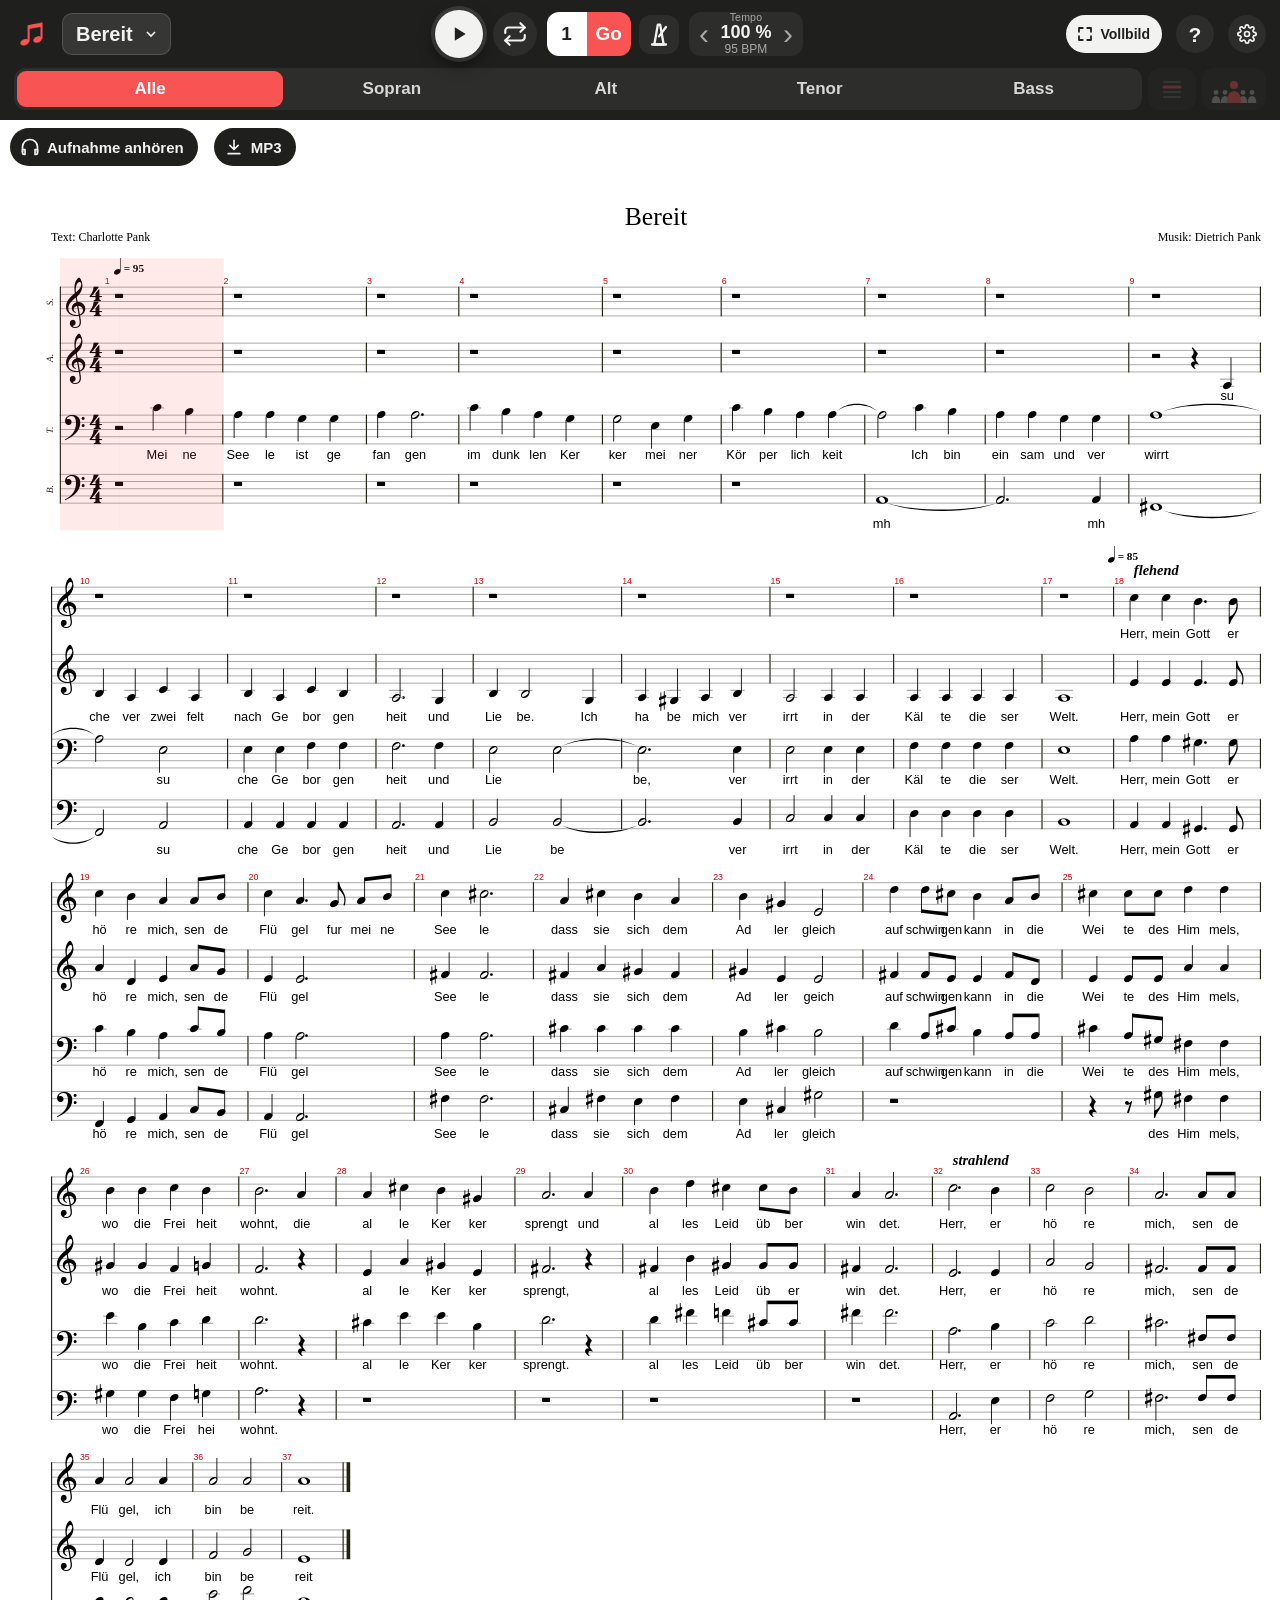
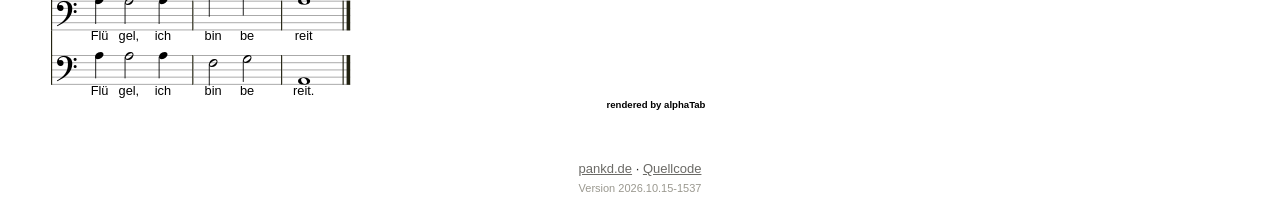
==== commit 522dac28: "Loop-Knopf neben Play: ohne Bereich ganzes Lied Ohne markierten Bereich schaltet der Knopf den Loop " ====
--- a/index.html
+++ b/index.html
@@ -52,7 +52,7 @@
                      data-mp3: Beispielaufnahme zum Song (Knopf "Aufnahme anhören" oben links über den Noten) -->
                 <select id="songSelect" onchange="loadSelectedSong()" aria-label="Song">
                     <!-- <<LIEDER>> -->
-                    <option value="Bereit.musicxml" data-mp3="bereit.mp3" data-gesang="gesang/bereit" data-frei selected>Bereit</option>
+                    <option value="Bereit.musicxml" data-mp3="bereit.mp3" data-gesang="gesang/Bereit" data-frei selected>Bereit</option>
                     <!-- <</LIEDER>> -->
                 </select>
                 <svg class="caret" viewBox="0 0 24 24"><path d="M6 9l6 6 6-6" /></svg>
@@ -116,9 +116,9 @@
                         <svg class="i-play" viewBox="0 0 24 24"><path d="M7 4l13 8-13 8z" /></svg>
                         <svg class="i-pause" viewBox="0 0 24 24"><path d="M7 4h4v16H7zM13 4h4v16h-4z" /></svg>
                     </button>
-                    <!-- Loop für den markierten Bereich: nur sichtbar, wenn mehrere Takte markiert sind -->
-                    <button class="loop-btn blass" id="bereichLoopBtn" type="button" aria-disabled="true" onclick="toggleBereichLoop()"
-                        title="Bereich wiederholen an/aus (erst Takte markieren)" aria-label="Bereich wiederholen" aria-pressed="true">
+                    <!-- Loop: mit markiertem Bereich für den Bereich, sonst für das ganze Lied (trainer.js loopAnwenden) -->
+                    <button class="loop-btn" id="bereichLoopBtn" type="button" onclick="toggleBereichLoop()"
+                        title="Ganzes Lied wiederholen an/aus" aria-label="Ganzes Lied wiederholen" aria-pressed="false">
                         <svg viewBox="0 0 24 24"><path d="M17 2l4 4-4 4" /><path d="M3 11V9a3 3 0 0 1 3-3h15" /><path d="M7 22l-4-4 4-4" /><path d="M21 13v2a3 3 0 0 1-3 3H3" /></svg>
                     </button>
                 </div>
@@ -240,9 +240,9 @@
             <div class="lab">Klang</div>
             <!-- Auswahlfeld bleibt die Quelle für trainer.js, die Chips sind nur die Bedienung -->
             <select id="soundSelect" hidden>
-                <option value="54" selected>Duu</option>
+                <option value="54">Duu</option>
                 <!-- nur bei Liedern mit data-gesang (vorab gerenderte Stimmen) -->
-                <option value="gesang">Gesang</option>
+                <option value="gesang" selected>Gesang</option>
                 <option value="53">Chor „Aah“</option>
                 <option value="4">E-Piano</option>
                 <option value="20">Orgel</option>
--- a/style.css
+++ b/style.css
@@ -554,7 +554,7 @@
 
 .p-ctl .play svg { width: 30px; height: 30px; }
 
-/* Loop für den markierten Bereich, rechts neben Play. Auf dem Handy schwebt er neben
+/* Loop (Bereich oder ganzes Lied), rechts neben Play. Auf dem Handy schwebt er neben
    Play (absolut), damit Play in der Mitte bleibt; Trefferfläche unsichtbar größer. */
 .play-wrap { position: relative; display: flex; align-items: center; }
 .loop-btn {
@@ -565,7 +565,6 @@
 .loop-btn::before { content: ""; position: absolute; inset: -8px; }
 .loop-btn svg { width: 26px; height: 26px; fill: none; stroke: var(--on-ink); stroke-width: 2; stroke-linecap: round; stroke-linejoin: round; }
 .loop-btn { outline: none; }
-.loop-btn.blass { opacity: 0.35; }
 /* an: volle rote Fläche, weißes Symbol (wie „Alle“ und „Go“), deutlich von aus zu unterscheiden */
 .loop-btn.active { background: var(--red); }   /* wie Rot 22 % auf der Leiste, aber deckend */
 .loop-btn.active svg { stroke: #fff; }
@@ -585,11 +584,13 @@
     padding: 4px 9px; border-radius: 8px; background: var(--on-ink); color: var(--ink); font-size: 15px; white-space: nowrap;
     box-shadow: 0 3px 10px rgba(0, 0, 0, 0.4); pointer-events: none; z-index: 10; }
 .chor-regler.dragging .bf-wert { display: block; }
-/* Handy: neben Play ist kein Platz (Tempo-Feld), dort sitzt er oben rechts an Play */
+/* Handy: neben Play ist kein Platz (Tempo-Feld), dort sitzt er oben rechts an Play, so weit
+   außen, dass er Play kaum berührt; Trefferfläche nach rechts und unten größer, nicht nach
+   oben (dort liegen die Stimmen) */
 @media (max-width: 899px) {
-    .loop-btn { left: auto; right: -10px; top: -16px; transform: none; width: 38px; height: 38px;
+    .loop-btn { left: auto; right: -18px; top: -18px; transform: none; width: 38px; height: 38px;
         box-shadow: 0 0 0 2px var(--ink), 0 3px 8px rgba(0, 0, 0, 0.5); }
-    .loop-btn::before { inset: -5px; }
+    .loop-btn::before { inset: 0 -8px -4px 0; }
     .loop-btn svg { width: 22px; height: 22px; }
 }
 .play .i-pause { display: none; }
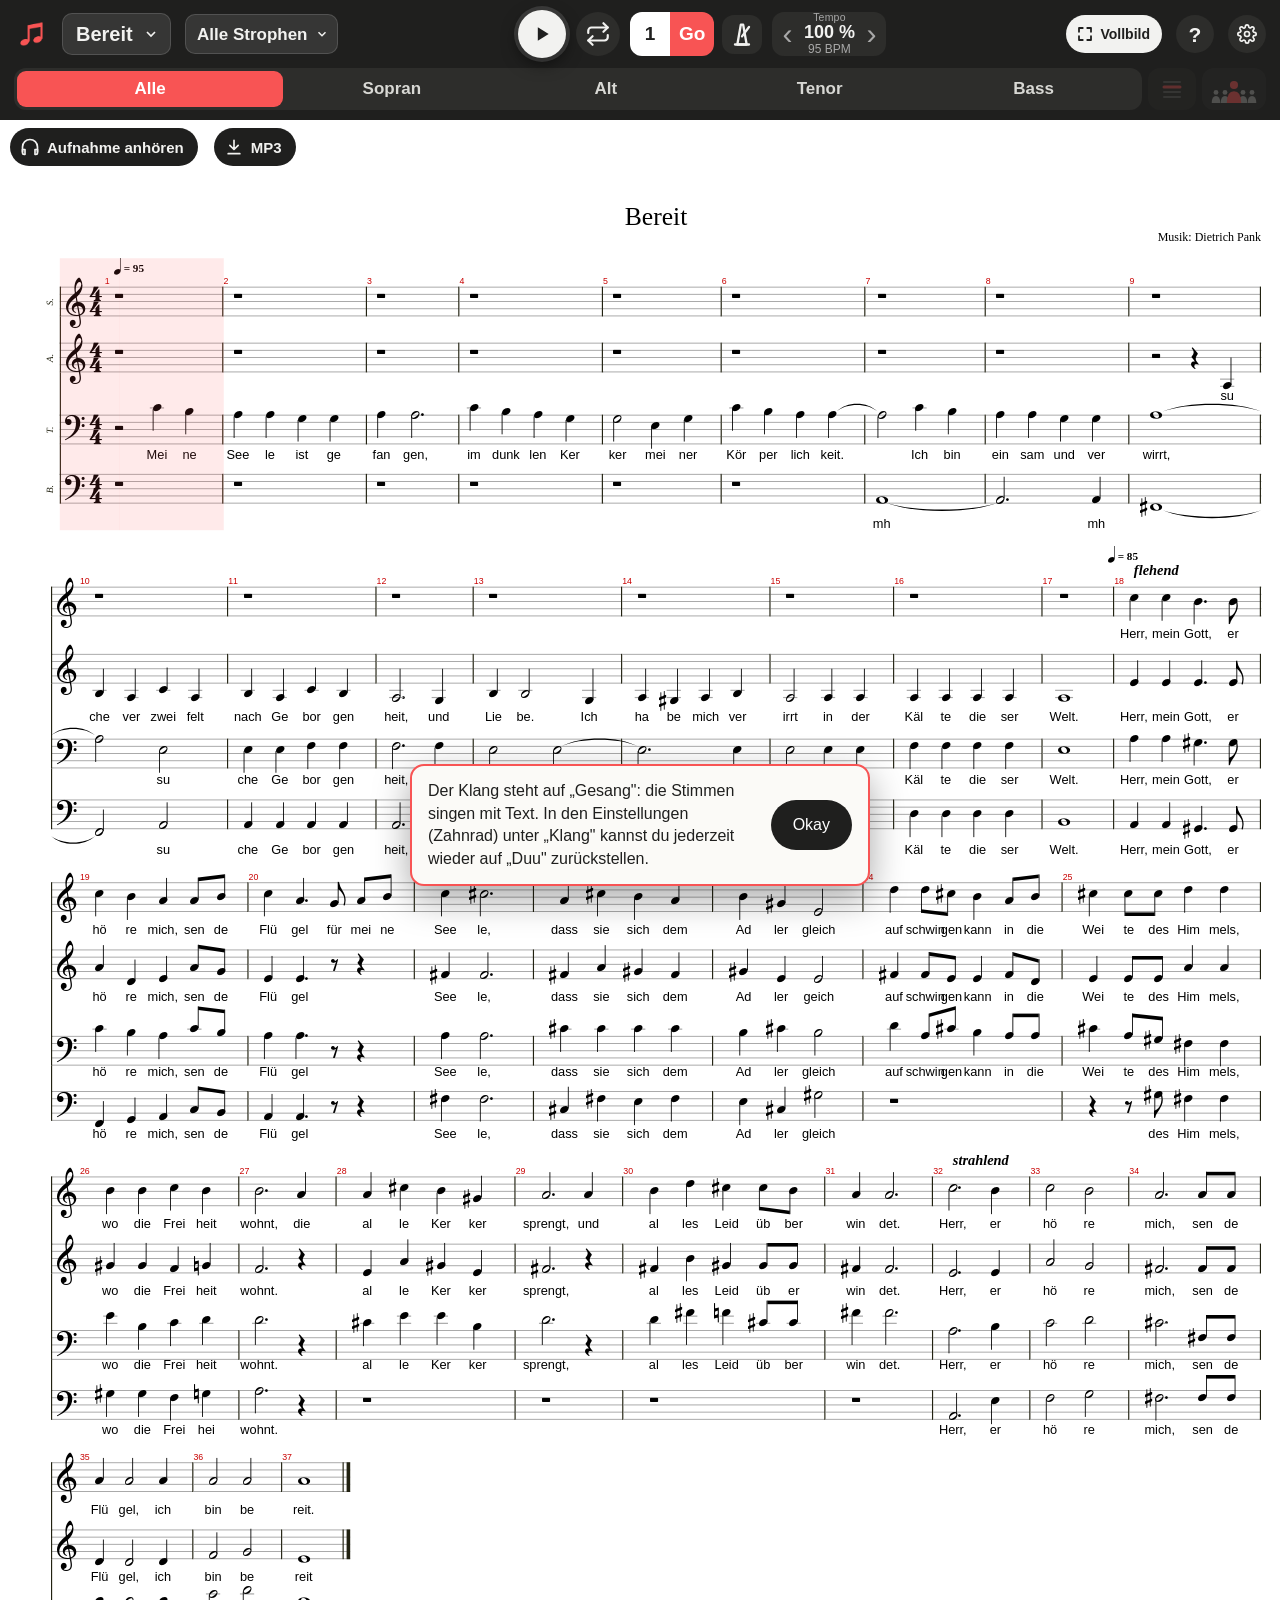
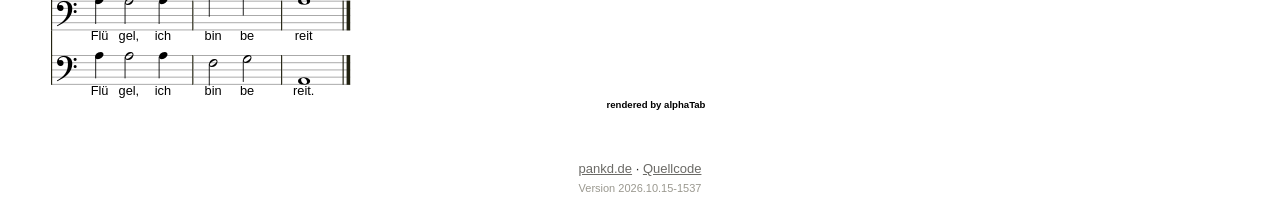
==== commit e2aba697: "Strophenwahl: bei Liedern mit mehreren Strophen nur einen Durchgang spielen Auswahl neben dem Lied (" ====
--- a/index.html
+++ b/index.html
@@ -55,6 +55,12 @@
                     <option value="Bereit.musicxml" data-mp3="bereit.mp3" data-gesang="gesang/Bereit" data-frei selected>Bereit</option>
                     <!-- <</LIEDER>> -->
                 </select>
+                <svg class="caret" viewBox="0 0 24 24"><path d="M6 9l6 6 6-6" /></svg>
+            </div>
+            <!-- Strophe: nur bei Liedern mit mehreren Strophen und Wiederholung (trainer.js strophenErmitteln) -->
+            <div class="strophewrap" hidden>
+                <select id="stropheSelect" onchange="stropheWaehlen(+this.value)" aria-label="Strophe"
+                    title="Strophe zum Üben: Alle oder nur eine"></select>
                 <svg class="caret" viewBox="0 0 24 24"><path d="M6 9l6 6 6-6" /></svg>
             </div>
             <div class="spacer"></div>
--- a/style.css
+++ b/style.css
@@ -5,7 +5,6 @@
    Blatt von unten, Vollbild nur mit Noten.
    Ab 900px Breite: eine Leiste oben, Einstellungen als Feld rechts.
    Farben aus dem TotalVokal-Icon (Dunkel #1f1f1e, Rot #f85454).
-   Die bisherige Gestaltung liegt in style_alt.css (index_alt.html).
    ============================================================ */
 
 /* --- Design-Tokens --- */
@@ -118,6 +117,50 @@
 #songSelect:hover { background: rgba(255, 255, 255, 0.16); }
 
 #songSelect option { color: #000; }
+
+/* Strophenwahl neben dem Lied: wie die Liedauswahl, kleiner */
+.strophewrap {
+    position: relative;
+    display: flex;
+    align-items: center;
+    flex-shrink: 0;
+}
+#stropheSelect {
+    appearance: none;
+    -webkit-appearance: none;
+    color: var(--on-ink);
+    border: none;
+    font-family: inherit;
+    font-size: 17px;
+    font-weight: 600;
+    min-height: 40px;
+    padding: 6px 30px 6px 12px;
+    border-radius: 10px;
+    background: rgba(255, 255, 255, 0.10);
+    box-shadow: inset 0 0 0 1px rgba(255, 255, 255, 0.14);
+    cursor: pointer;
+}
+#stropheSelect:hover { background: rgba(255, 255, 255, 0.16); }
+#stropheSelect:focus-visible { outline: 3px solid var(--red); outline-offset: 2px; }
+#stropheSelect.gewaehlt { background: var(--red); box-shadow: none; }
+#stropheSelect option { color: #000; }
+/* Handy: kurze Beschriftung (trainer.js), Vollbild nur als Symbol, damit das Lied lesbar bleibt */
+@media (max-width: 600px) {
+    #stropheSelect { font-size: 16px; padding: 6px 26px 6px 10px; }
+    .topbar:has(.strophewrap:not([hidden])) .fs-btn span { display: none; }
+    .topbar:has(.strophewrap:not([hidden])) .fs-btn { padding: 0 10px; }
+    .topbar:has(.strophewrap:not([hidden])) .songwrap { min-width: 100px; }
+}
+.strophewrap .caret {
+    position: absolute;
+    right: 9px;
+    width: 14px;
+    height: 14px;
+    fill: none;
+    stroke: var(--on-ink);
+    stroke-width: 2.5;
+    pointer-events: none;
+}
 
 .songwrap .caret {
     position: absolute;
@@ -1059,6 +1102,7 @@
 
     .brand { order: 1; width: 34px; height: 34px; }
     .songwrap { order: 2; flex-shrink: 0; }
+    .strophewrap { order: 2; }
     .p-ctl { order: 3; }
     .p-voices { order: 8; flex-basis: 100%; padding-bottom: 10px; }
     .spacer { order: 5; }
@@ -1250,3 +1294,59 @@
     background: #efede7; color: #1f1f1e; }
 #homescreen .hs-knoepfe .hs-ok { background: #1f1f1e; color: #fff; border-color: #1f1f1e; }
 .k svg .blass { opacity: .35; }
+
+/* Einmaliger Hinweis zur Umstellung auf „Gesang" (trainer.js: klangUmstellungHinweis) */
+#klangHinweis { position: fixed; left: 50%; transform: translateX(-50%);
+    bottom: calc(14px + env(safe-area-inset-bottom, 0px)); z-index: 2147483004;
+    width: min(460px, calc(100vw - 24px)); box-sizing: border-box;
+    display: flex; align-items: center; gap: 14px; padding: 14px 16px;
+    border-radius: 14px; border: 2px solid var(--red); background: #fbfaf7; color: #1f1f1e;
+    box-shadow: 0 12px 36px rgba(0, 0, 0, .35);
+    font: 16px/1.4 -apple-system, BlinkMacSystemFont, "Helvetica Neue", Arial, sans-serif; }
+#klangHinweis p { margin: 0; flex: 1; }
+#klangHinweis button { flex: 0 0 auto; min-height: 50px; padding: 12px 22px; border-radius: 25px;
+    border: 0; background: #1f1f1e; color: #fff; font: 600 18px/1 inherit; cursor: pointer; }
+
+/* ---------- Admin: Pegel je Stimme (nur Hörseite am Mac, ?admin) ----------
+   Unten links über dem Notenbereich; zugeklappt nur der Knopf „Pegel“. */
+#pegelAdmin {
+    position: fixed;
+    left: 12px;
+    bottom: calc(96px + var(--safe-b));
+    z-index: 900;
+    background: var(--ink);
+    color: var(--on-ink);
+    border-radius: 14px;
+    box-shadow: 0 4px 18px rgba(0, 0, 0, .35);
+    font-size: 18px;
+    max-width: min(460px, calc(100vw - 24px));
+}
+#pegelAdmin button {
+    min-height: 48px;
+    padding: 0 18px;
+    border: 0;
+    border-radius: 12px;
+    background: var(--ink2);
+    color: var(--on-ink);
+    font: inherit;
+    font-weight: 600;
+    cursor: pointer;
+}
+#pegelAdmin button:focus-visible,
+#pegelAdmin input:focus-visible { outline: 3px solid var(--red); outline-offset: 2px; }
+#pegelAdmin .pa-schalter { width: 100%; }
+#pegelAdmin.offen { width: min(440px, calc(100vw - 24px)); }
+#pegelAdmin.offen .pa-schalter { background: var(--red); border-radius: 12px 12px 0 0; }
+#pegelAdmin .pa-inhalt { padding: 8px 14px 12px; }
+#pegelAdmin .pa-zeile {
+    display: grid;
+    grid-template-columns: 5.5em 1fr 4.5em;
+    align-items: center;
+    gap: 10px;
+    min-height: 48px;
+}
+#pegelAdmin .pa-zeile input { width: 100%; height: 44px; accent-color: var(--red); cursor: pointer; }
+#pegelAdmin .pa-wert { text-align: right; font-variant-numeric: tabular-nums; color: var(--mute); }
+#pegelAdmin .pa-knoepfe { display: flex; gap: 10px; justify-content: flex-end; margin-top: 8px; }
+#pegelAdmin .pa-speichern { background: var(--red); }
+#pegelAdmin .pa-stand { min-height: 1.4em; margin-top: 6px; color: var(--mute); font-size: 16px; text-align: right; }
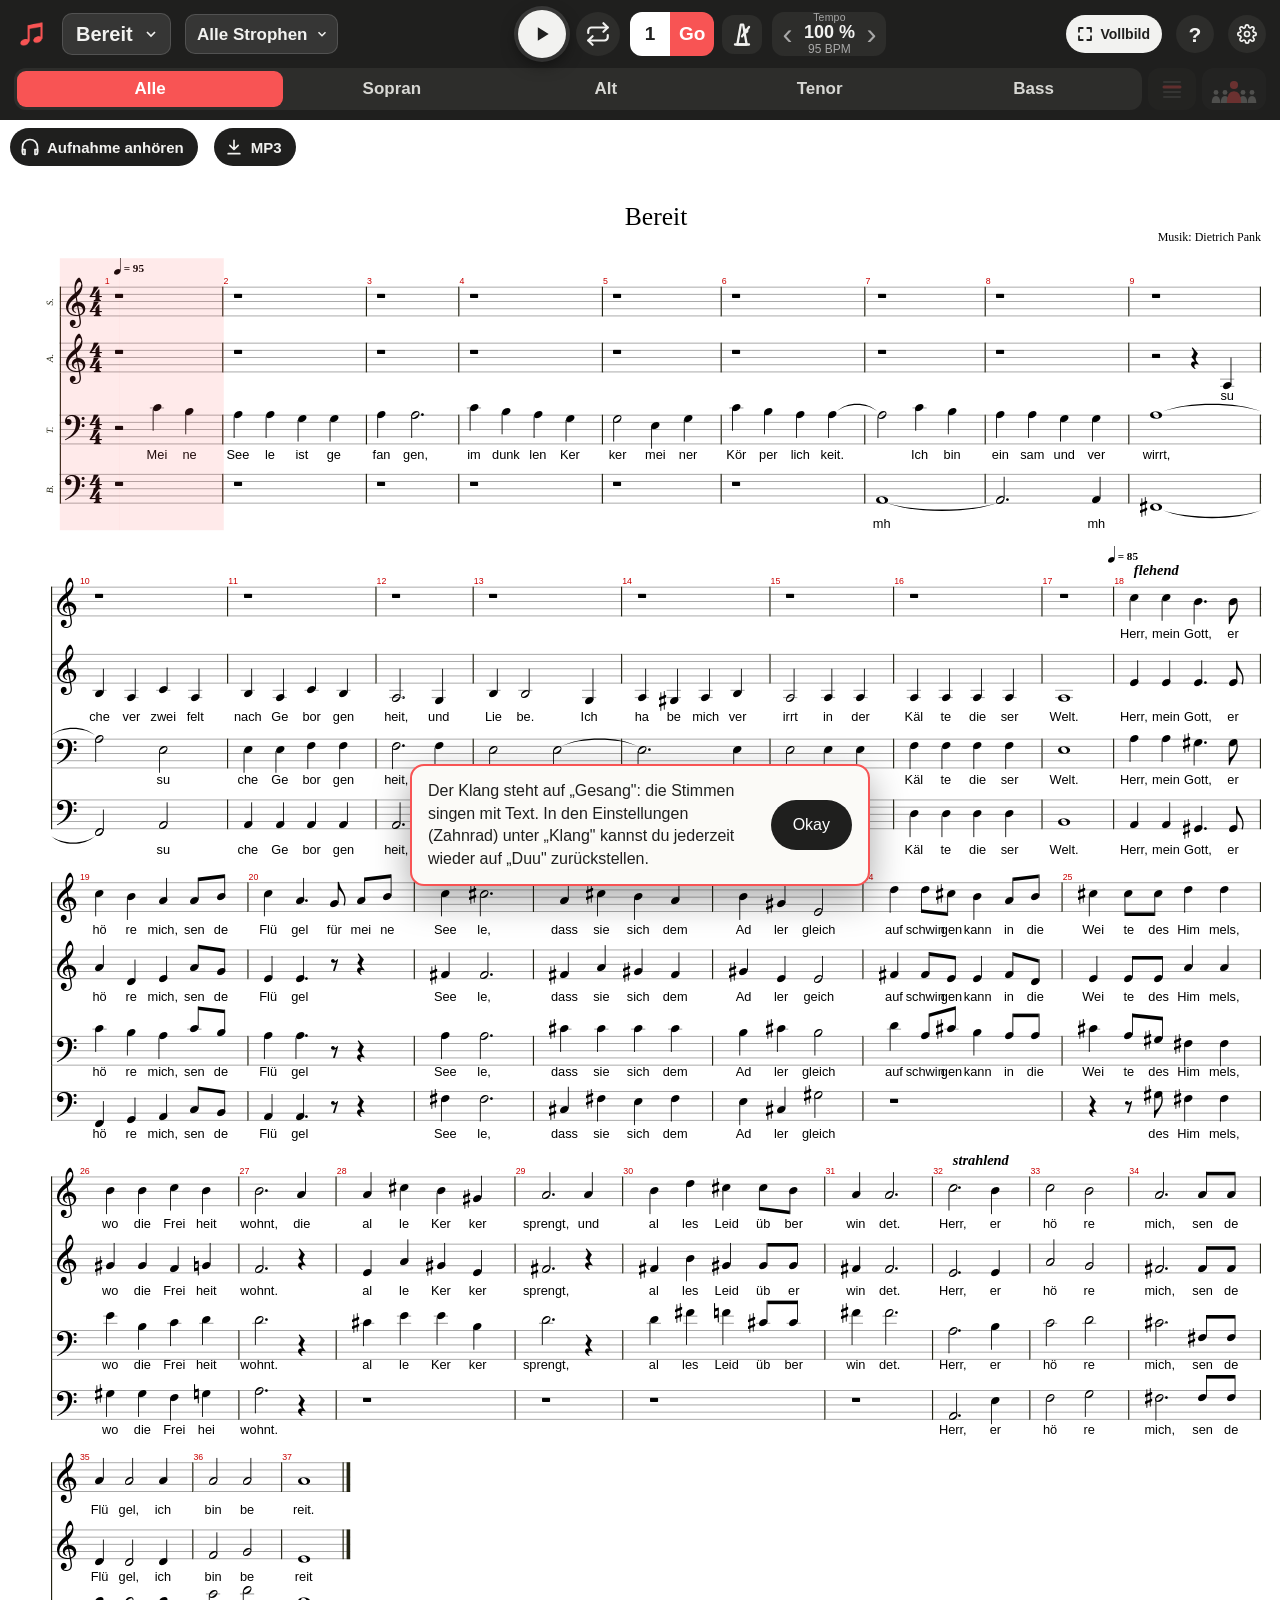
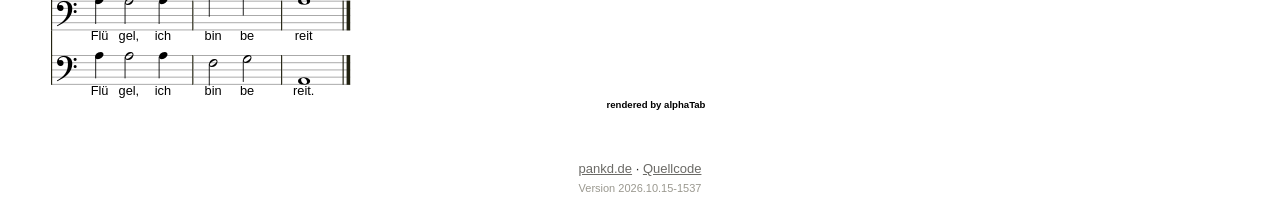
==== commit 45b943ff: "Metronom-Knopf: Pendel schwingt im Schlag Das Pendel im Metronom-Symbol ist eine eigene Gruppe (Stab" ====
--- a/index.html
+++ b/index.html
@@ -113,7 +113,9 @@
                         <button class="go-btn" id="jumpBtn" onclick="jumpTo()">Go</button>
                     </div>
                     <button class="metro-btn" id="metronomeBtn" title="Metronom: tippen an/aus, halten und ziehen = Lautstärke">
-                        <svg viewBox="0 0 24 24"><path d="M8 21h8l-3-17h-2z" /><path d="M12 14l6-8" /><path d="M6 21h12" /></svg>
+                        <svg viewBox="0 0 24 24"><path d="M8 21h8l-3-17h-2z" /><path d="M6 21h12" />
+                            <!-- Pendel: dreht um den Drehpunkt (12|14), trainer.js schwenkt es im Schlag -->
+                            <g id="metroArm" class="metro-arm"><path d="M12 14V4" /><rect x="10.6" y="7" width="2.8" height="2.4" rx=".6" /></g></svg>
                         <b class="bf-wert" id="metroWert"></b>
                     </button>
                 </div>
--- a/style.css
+++ b/style.css
@@ -454,6 +454,17 @@
 .metro-btn.active { background: rgba(248, 84, 84, 0.22); }
 .metro-btn.active svg { stroke: var(--red); }
 
+/* Pendel: in Ruhe schräg wie im alten Symbol, beim Abspielen setzt trainer.js den Winkel
+   je Bild (ohne Übergang), zurück in die Ruhe gleitet es */
+.metro-arm {
+    transform-box: view-box;
+    transform-origin: 12px 14px;
+    transform: rotate(37deg);
+}
+.metro-arm.ruhe { transition: transform 0.4s ease-out; }
+.metro-arm rect { fill: var(--on-ink); stroke-width: 1; }
+.metro-btn.active .metro-arm rect { fill: var(--red); }
+
 /* Wischflächen (Tempo, Lautstärke der anderen Stimmen) mit ‹ › als Hinweis */
 .swipe-box {
     touch-action: none;          /* Wischen ändert den Wert statt die Seite zu scrollen */
@@ -1238,7 +1249,8 @@
 #rueckmeldung .rm-bildzeile { display: flex; align-items: center; gap: 10px; margin: 16px 0 6px; font-weight: 600; }
 #rueckmeldung .rm-bildzeile input { width: 26px; height: 26px; }
 #rueckmeldung .rm-bild { position: relative; text-align: center; }
-#rueckmeldung .rm-werkzeuge { display: flex; gap: 10px; margin: 6px 0 4px; }
+#rueckmeldung .rm-werkzeuge { display: flex; flex-wrap: wrap; gap: 10px; margin: 6px 0 4px; }
+#rueckmeldung .rm-werkzeuge .chip:disabled { opacity: 0.4; cursor: default; }
 #rueckmeldung .rm-werkzeuge .chip { font-size: 17px; padding: 12px 16px; }
 #rueckmeldung canvas { max-width: 100%; max-height: 60vh; border: 1px solid #cfccc4; border-radius: 8px; touch-action: none; cursor: crosshair; background: #fff; }
 #rueckmeldung .rm-warten { padding: 40px 0; text-align: center; color: #57554f; }
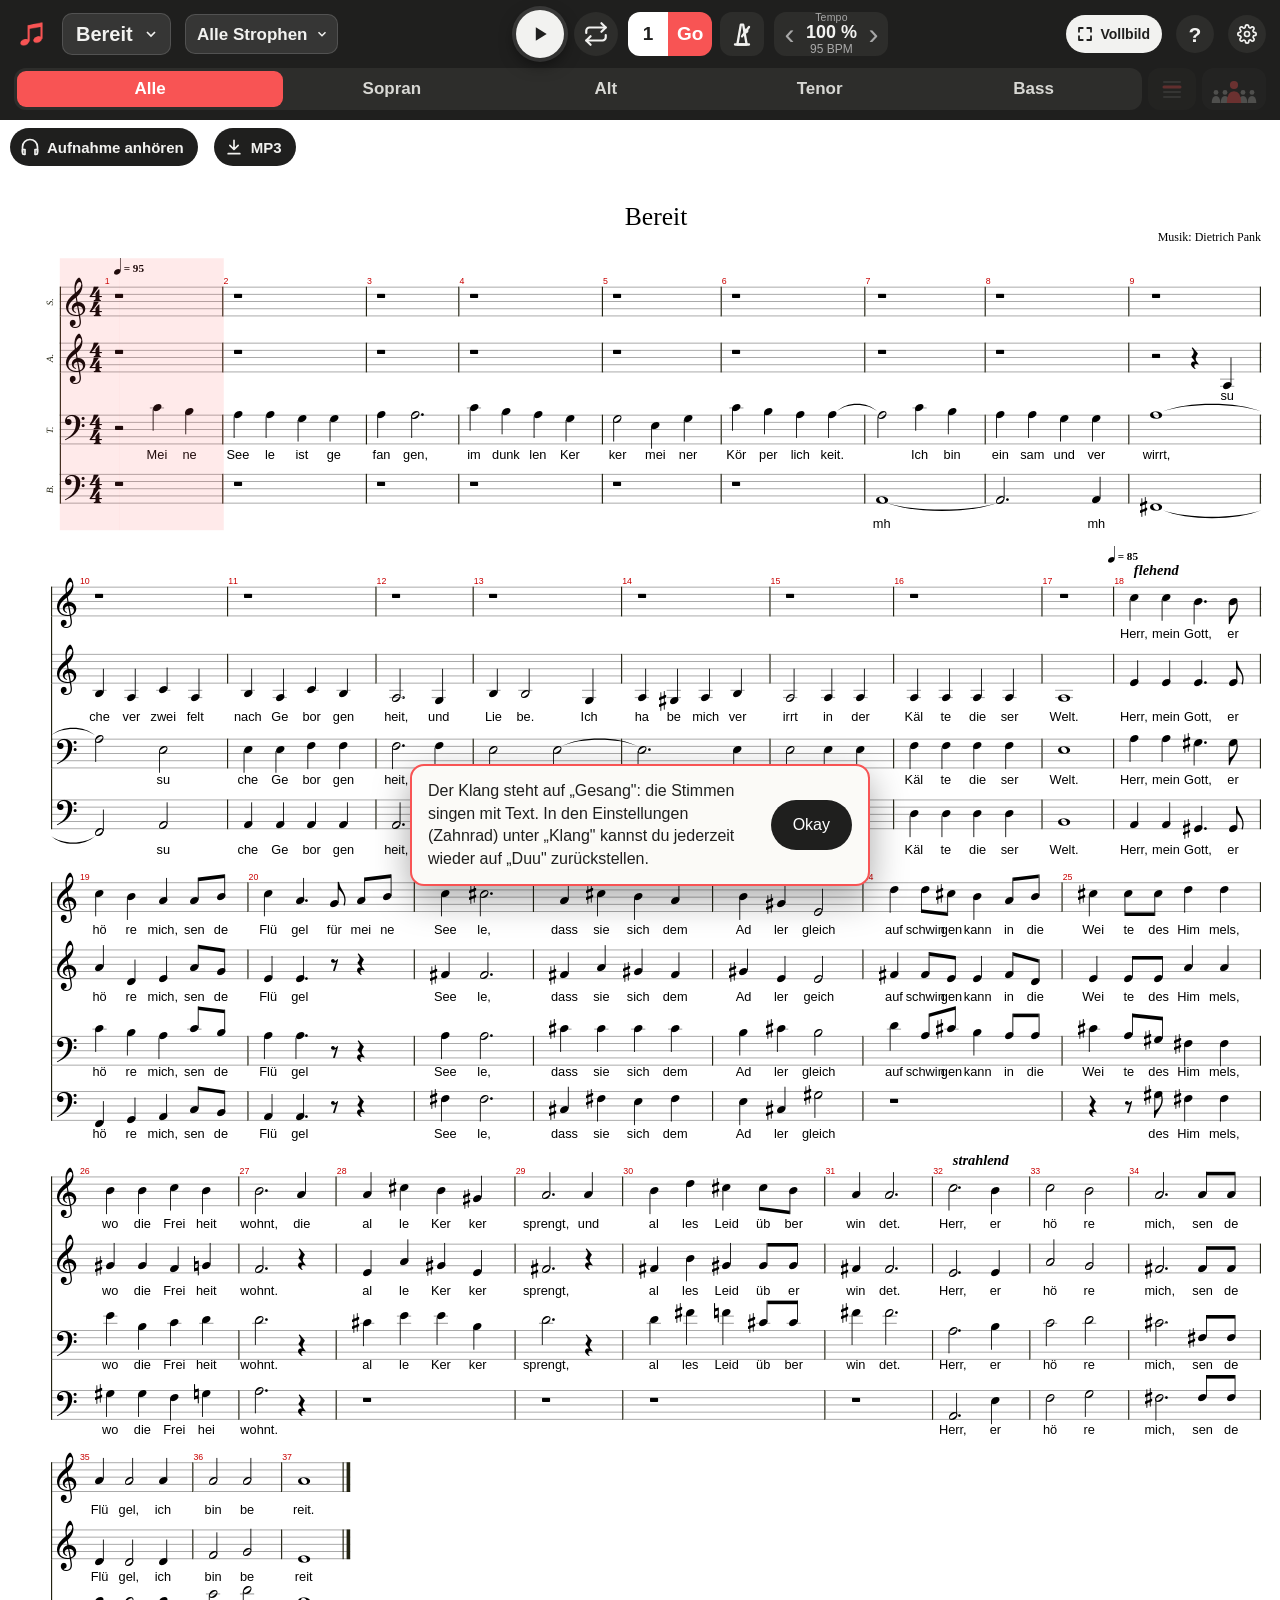
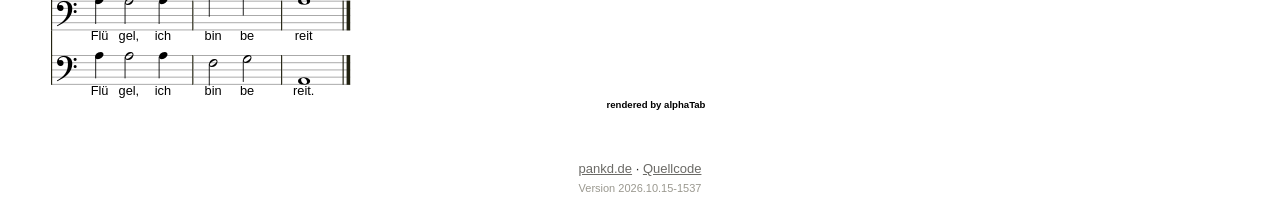
==== commit db473562: "Metronom-Lautstärke wischen wie beim Tempo, 50-100 % in 5-%-Schritten - Knopf: tippen an/aus, wische" ====
--- a/index.html
+++ b/index.html
@@ -112,7 +112,7 @@
                             aria-label="Takt" autocomplete="off" onkeydown="if(event.key==='Enter') { jumpTo(); this.blur(); }">
                         <button class="go-btn" id="jumpBtn" onclick="jumpTo()">Go</button>
                     </div>
-                    <button class="metro-btn" id="metronomeBtn" title="Metronom: tippen an/aus, halten und ziehen = Lautstärke">
+                    <button class="metro-btn" id="metronomeBtn" title="Metronom: tippen an/aus, wischen = Lautstärke (rechts/oben lauter)">
                         <svg viewBox="0 0 24 24"><path d="M8 21h8l-3-17h-2z" /><path d="M6 21h12" />
                             <!-- Pendel: dreht um den Drehpunkt (12|14), trainer.js schwenkt es im Schlag -->
                             <g id="metroArm" class="metro-arm"><path d="M12 14V4" /><rect x="10.6" y="7" width="2.8" height="2.4" rx=".6" /></g></svg>
--- a/style.css
+++ b/style.css
@@ -1138,7 +1138,8 @@
     .ctl-side .bf-wert, .p-voices .bf-wert { bottom: auto; top: calc(100% + 10px); }   /* oben ist der Bildschirmrand */
     .p-ctl .play { width: 48px; height: 48px; }
     .p-ctl .play svg { width: 20px; height: 20px; }
-    .takt-box, .tempo-box { height: 44px; }
+    .takt-box, .tempo-box, .metro-btn { height: 44px; }
+    .metro-btn { width: 44px; }
     #taktNummer, .go-btn { height: 44px; font-size: 19px; }
     .t-val b { font-size: 18px; }
 
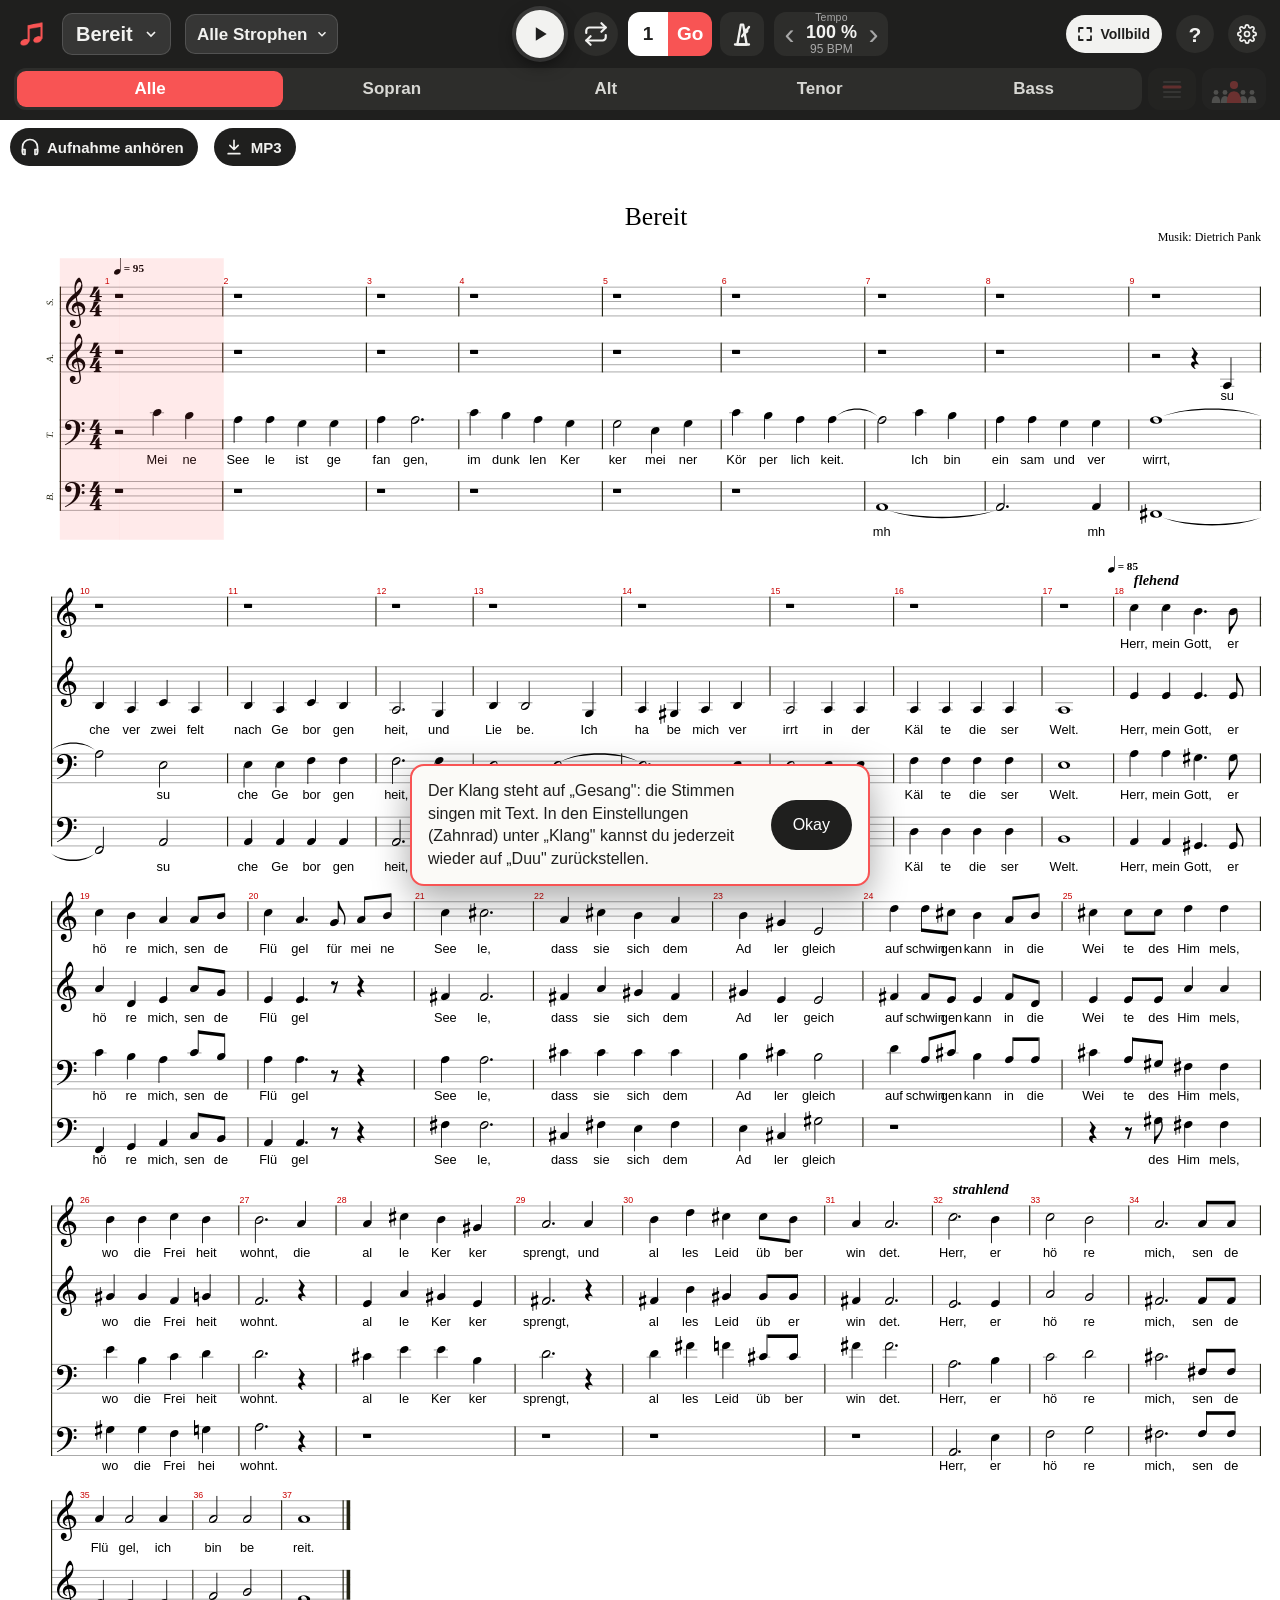
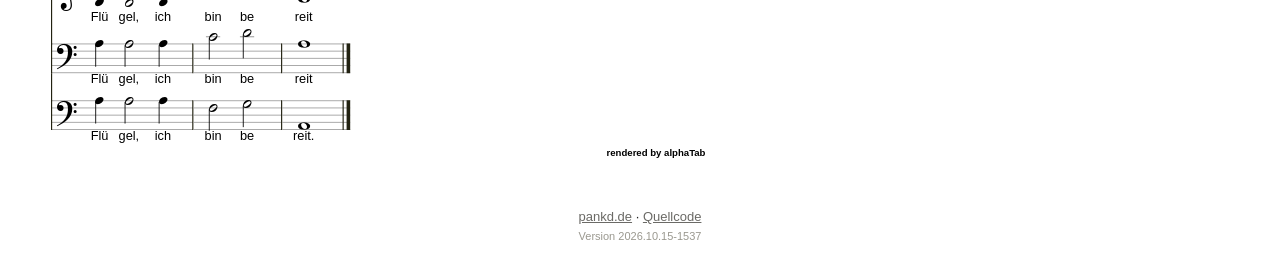
==== commit 2f326652: "Liedtext: feste Zeilenhöhe für die Strophenzeilen (alphaTab LyricsGlyph) - alphaTab legte jede Strop" ====
--- a/index.html
+++ b/index.html
@@ -30,7 +30,7 @@
     <meta name="apple-mobile-web-app-status-bar-style" content="black">
 
     <!-- AlphaTab Bibliothek (lokal) -->
-    <script src="alphaTab_v1_8_1.js?v=20261023a"></script>
+    <script src="alphaTab_v1_8_1.js?v=20261030a"></script>
 
     <!-- Stylesheet -->
     <link rel="stylesheet" href="style.css?v=2026.10.15-1537">
